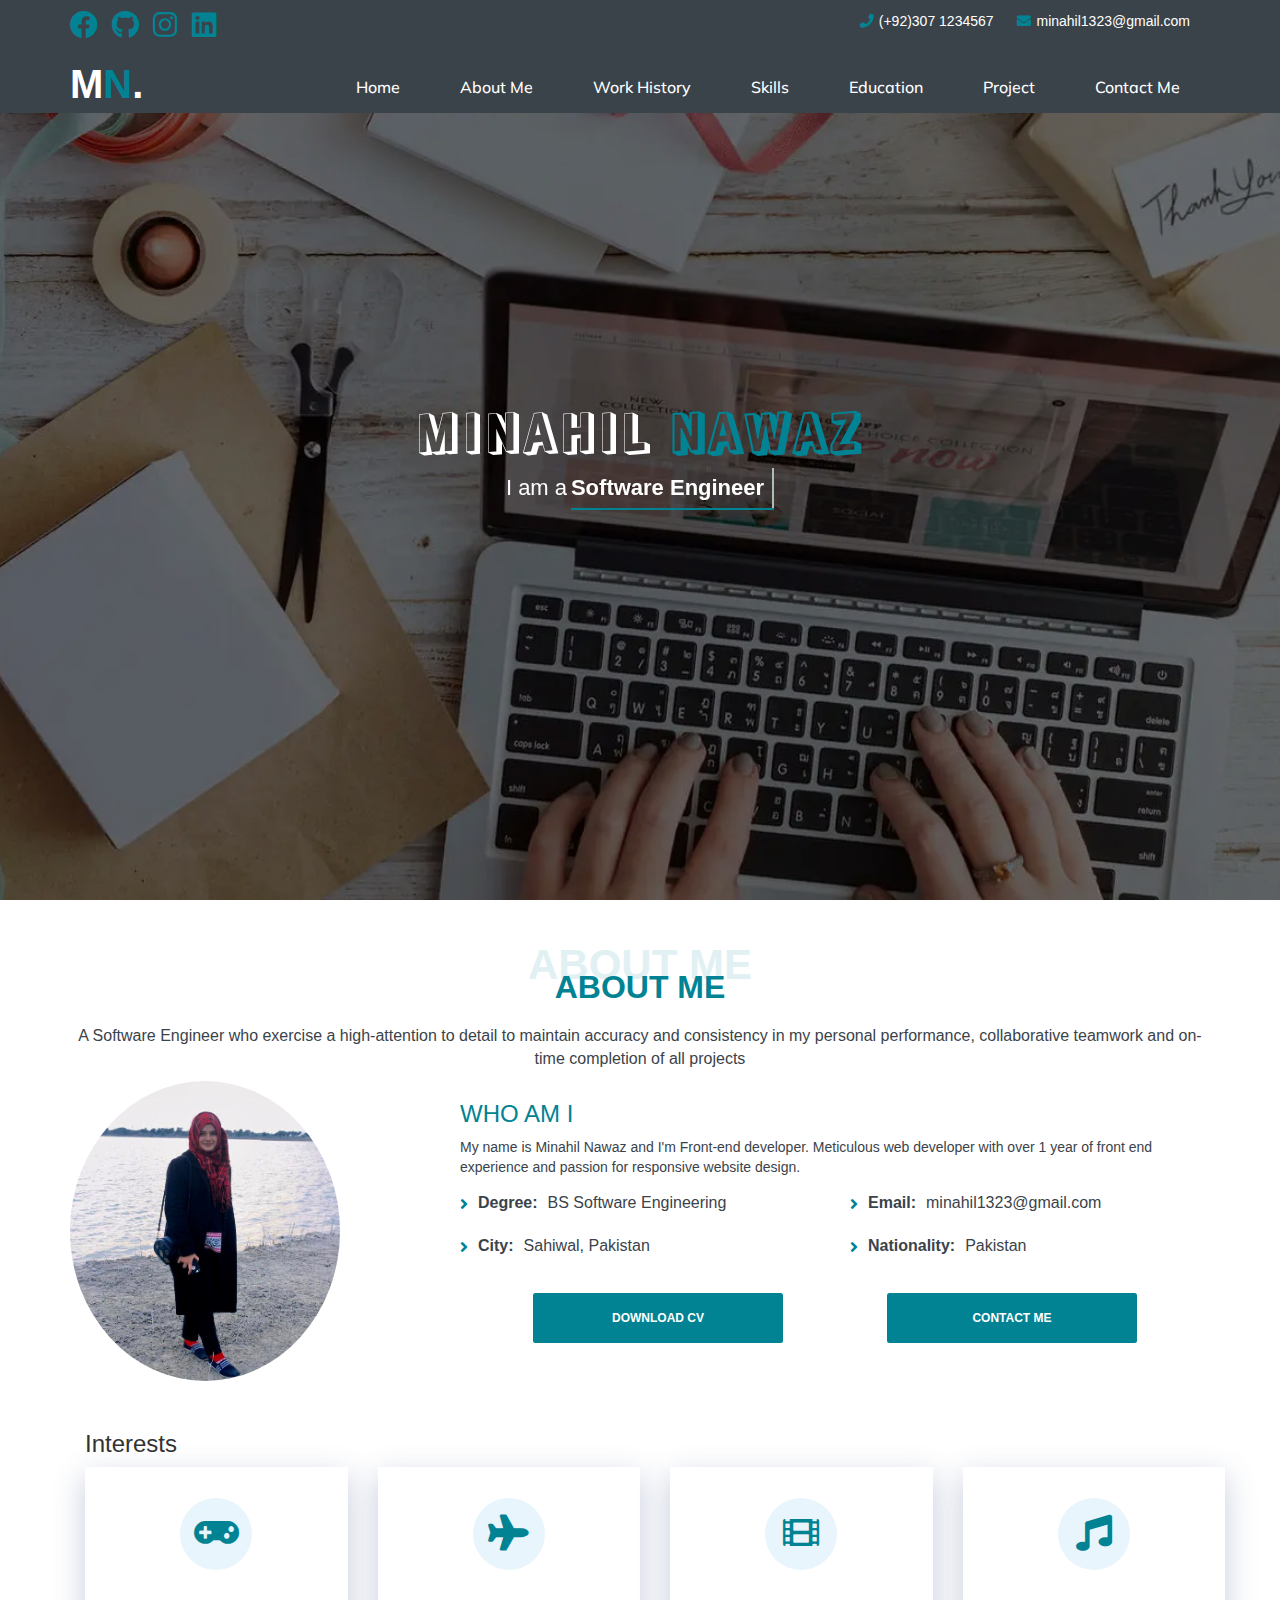
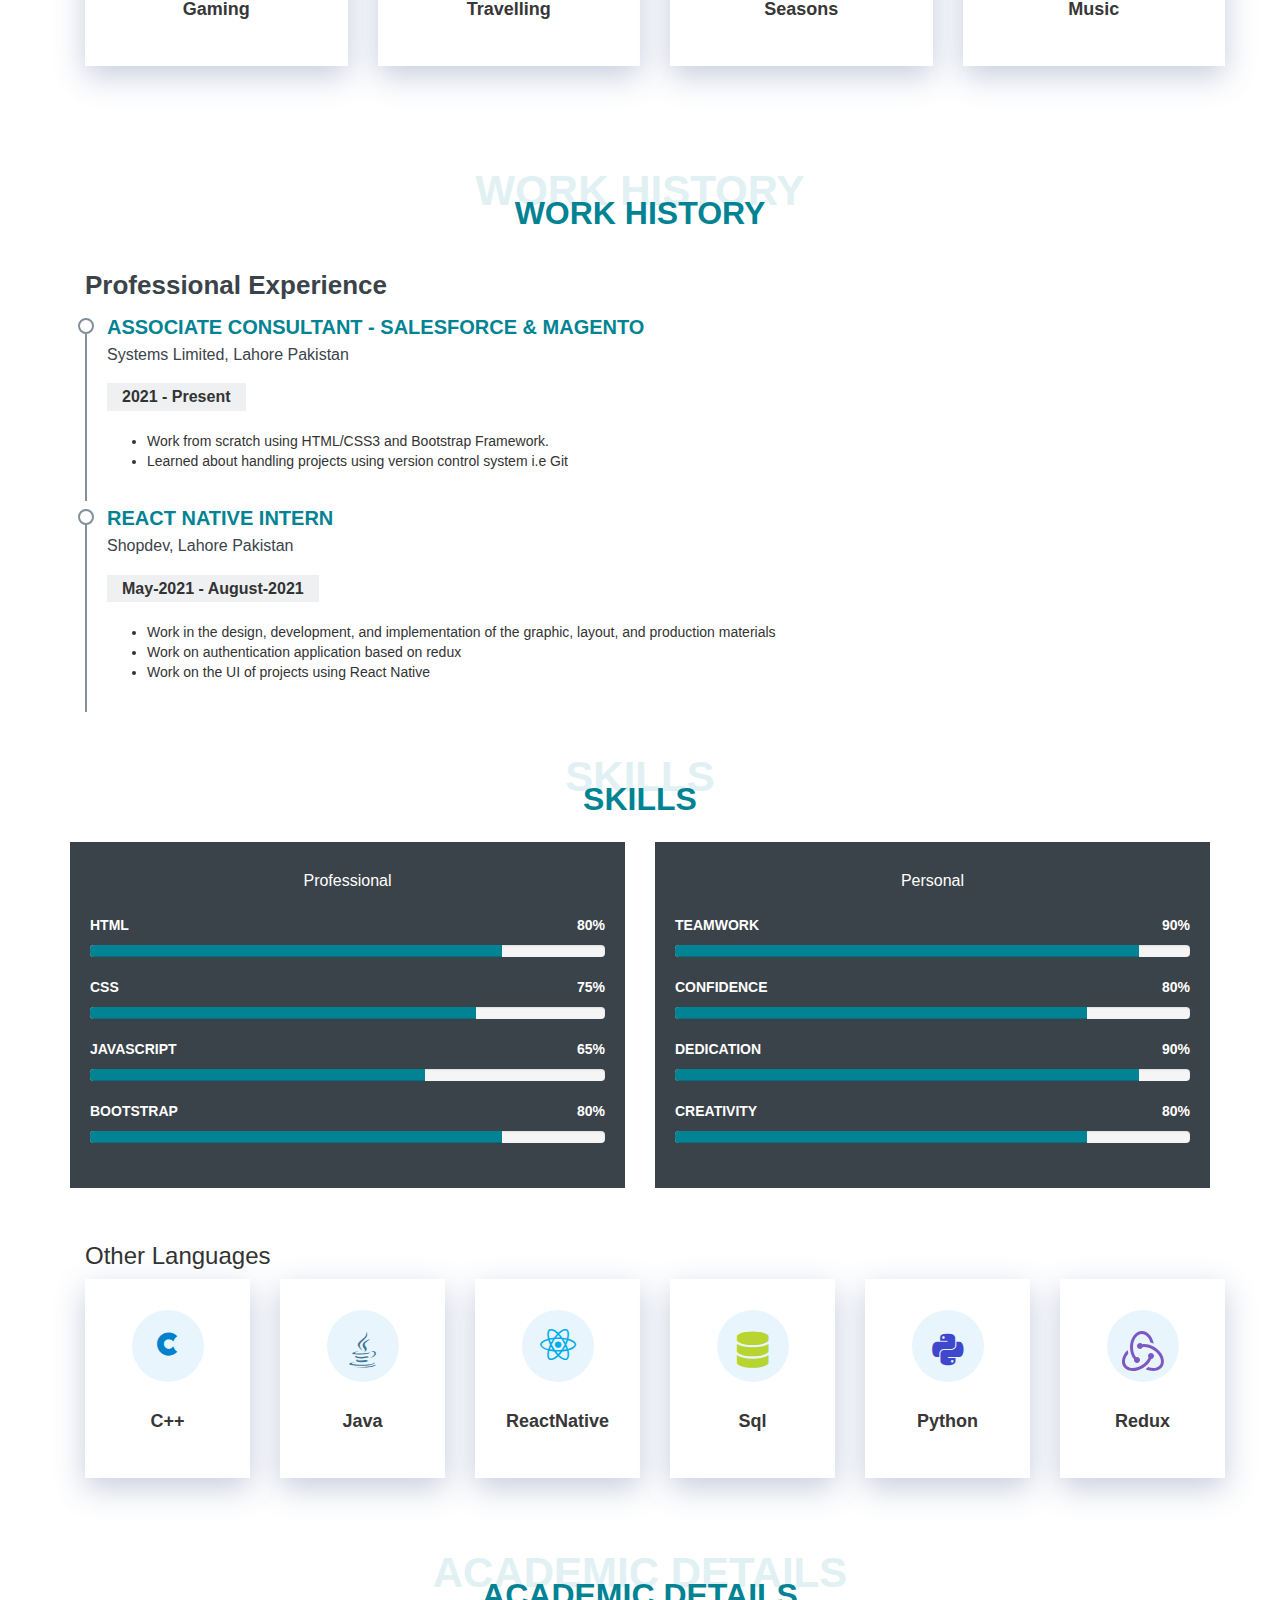
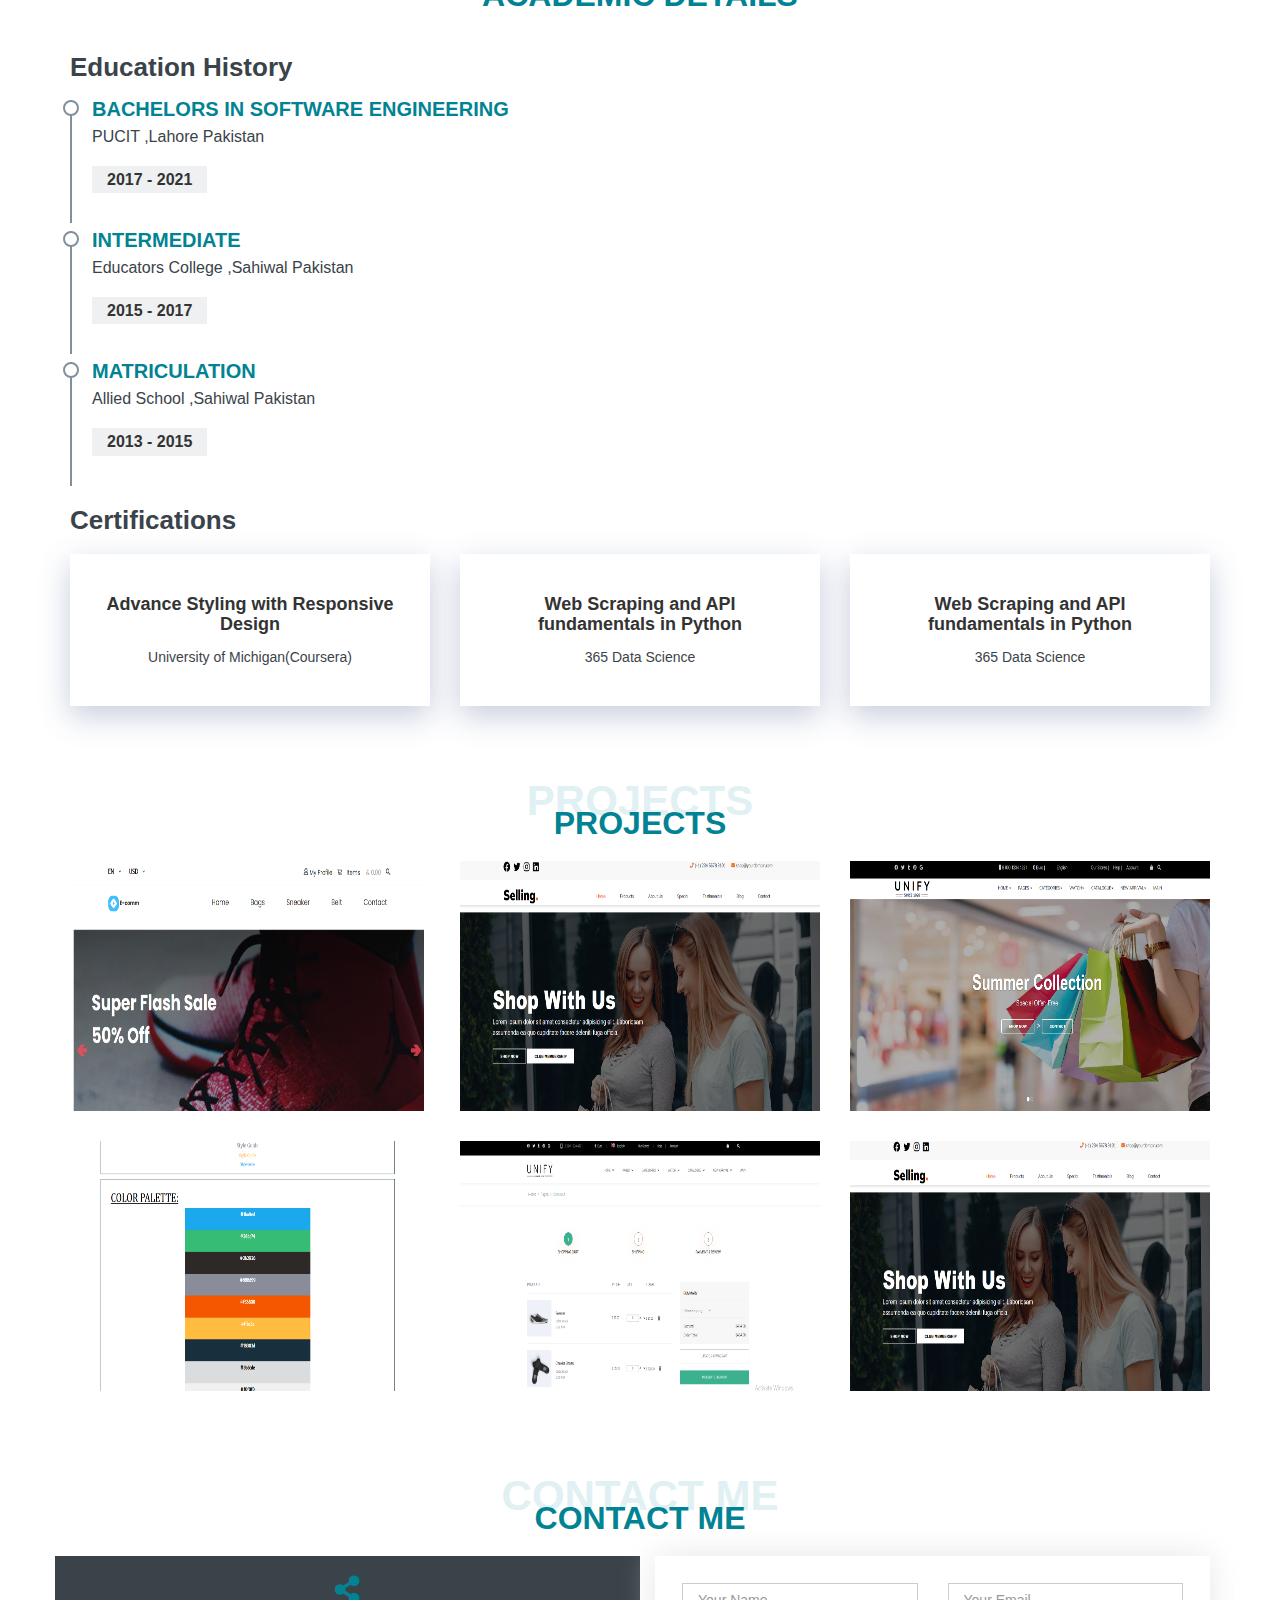
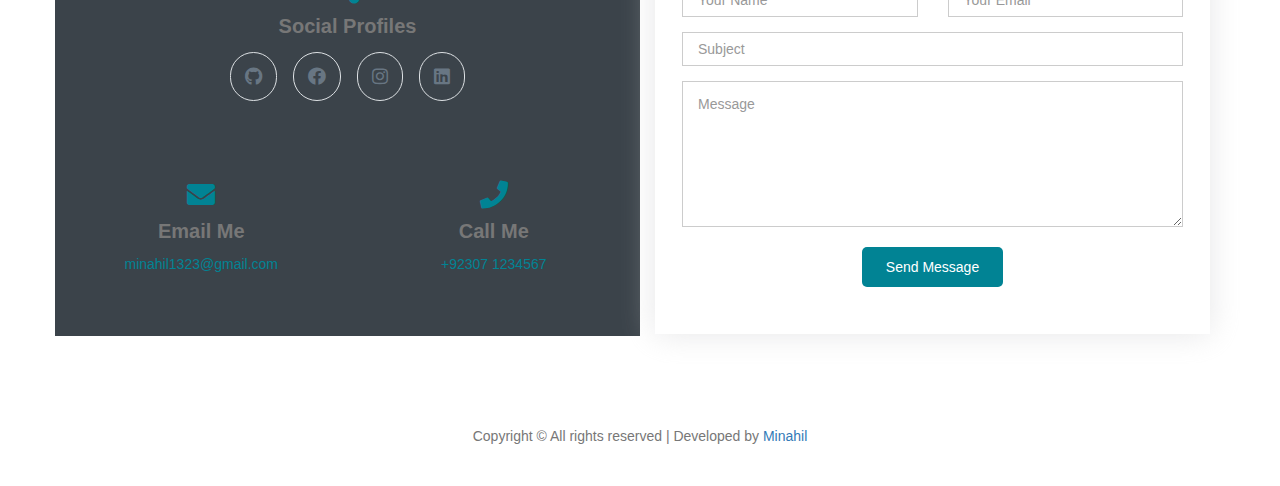
==== index.html @ 1602280c "updated" ====
<!DOCTYPE html>
<html lang="en">
	<head>
		<meta charset="UTF-8" />
		<meta http-equiv="X-UA-Compatible" content="IE=edge" />
		<meta name="viewport" content="width=device-width, initial-scale=1.0" />
		<!-- via node package -->
		<link rel="stylesheet" href="lib/fontawesome-free/css/all.min.css" />
		<link rel="stylesheet" href="lib/bootstrap/css/bootstrap.min.css" />
		<link rel="stylesheet" href="css/theme.css" />
		<title>Minahil's Portfolio</title>
	</head>
	<body>
		<!--Min Header -->
		<nav class="navbar navbar-default  border-none br-0 bg-dark-blue">
			<div class="container py-3  "  >
				<div class="navbar-header">
					<button type="button" class="navbar-toggle collapsed" data-toggle="collapse" data-target="#mainNav" aria-expanded="false">
						<span class="sr-only">Toggle navigation</span>
							<span class="icon-bar"></span>
							<span class="icon-bar"></span>
							<span class="icon-bar"></span>
					</button>
					<ul class="social-media d-lg-block list-inline">
						<li>
							<a href="https://www.facebook.com/minahil.666" class="facebook" target="_blank"><i class=" fa-2x fab fa-facebook text-dark-blue"></i></a>
						</li>
						<li>
							<a href="https://github.com/MinahilNawaz" class="github" target="_blank"><i class=" fa-2x fab fa-github text-dark-blue"></i></a>
						</li>
						<li>
							<a href="https://instagram.com/minahilnawaz_" class="instagram" target="_blank"><i class=" fa-2x fab fa-instagram text-dark-blue"></i></a>
						</li>
						<li>
							<a href="https://linkedin.com/in/minahil-nawaz-0343691b9" class="linkedin" target="_blank"><i class=" fa-2x fab fa-linkedin text-dark-blue"></i></a>
						</li>
					</ul>
				</div>
				<div class="collapse navbar-collapse " id="mainNav">
					<ul class="mb-0 pull-right list-inline">
						<li>
							<span class="text-white pull-right font-mulish "><i class="px-1 fa-1x fa fa-phone primary"></i>(+92)307 1234567 </span>
						</li>
						<li>
							<span class="text-white pull-right ml-2 font-mulish"><i class="px-1 fa-1x fa fa-envelope primary"></i>minahil1323@gmail.com</span>
						</li>
					</ul>
				</div>
			</div>
		</nav>
		<!-- nav-bar -->
		<nav class="navbar navbar-default border-none bg-dark-blue sticky-top">
			<div class="container">
				<div class="navbar-header">
					<h1 class="my-0 py-0 font-weight-4x text-white">M<span class="primary font-weight-4x">N</span><span class="font-weight-4x">.</span></h1>
				</div>
				<div class="collapse navbar-collapse" id="mainNav">
					<ul class="nav navbar-nav navbar-right font-size-2 ">
						<li class=""><a href="#home-section" class="px-5 bg-dark-blue">Home</a></li>
						<li class=""><a href="#aboutme-section" class="px-5 bg-dark-blue">About Me</a></li>
						<li class=""><a href="#workhistory-section" class="px-5 bg-dark-blue">Work History</a></li>
						<li class=""><a href="#skills-section" class="px-5 bg-dark-blue">Skills</a></li>
						<li class=""><a href="#education-section" class="px-5 bg-dark-blue">Education</a></li>
						<li class=""><a href="#projects-section" class="px-5 bg-dark-blue">Project</a></li>
						<li class=""><a href="#contact-section" class="px-5 bg-dark-blue">Contact Me</a></li>
					</ul>
				</div>
			</div>
		</nav>
		<div class="carousel-inner" role="listbox"  id="home-section">
			<div class="item active">
				<div class="splash-screen">
					<img src="images/b.webp" alt="Slide Image" class="w-h-100" />
					<div class="text-center position-fixed overlay p-mid text-white">
						<div class="row">
							<div class="col-md-12">
								<h1 class="">Minahil <span>Nawaz</span></h1>
								<p class="cd-headline clip is-full-width">
									<span>I am a </span>
									<span class="cd-words-wrapper border-bottom">
										<b class="is-visible">Software Engineer</b>
										<b class="">Freelancer</b>
										<b class="">Front end developer</b>
									</span>
								</p>
							</div>
						</div>
					</div>
				</div>
			</div>
		</div>

		<!-- About Me -->
		<section id="aboutme-section" class="about py-5 my-5 " >
			<div class="container">
				<div class="section-title text-center">
					<span>About Me</span>
					<h2>About Me</h2>
					<p class="font-size-2 text-dark font-weight-700">
						A Software Engineer who exercise a high-attention to detail to maintain accuracy and consistency in my personal performance, collaborative teamwork and
						on-time completion of all projects
					</p>
				</div>

				<div class="row">
					<div class="dp col-sm-4">
						<img src="images/dp.png" class="img center" alt="" />
					</div>
					<div class="col-lg-8 pt-4 pt-lg-0 content">
						<h3 class="text-navy ">WHO AM I</h3>
						<p class="fst-italic font-weight-700 ">	<p class="text-dark">
							My name is Minahil Nawaz and I'm Front-end  developer. Meticulous web developer with over 1 year of front end experience and passion for responsive website design.
						</p></p>
						<div class="row py-2 text-dark">
							<div class="col-lg-6 font-size-2">
								<ul class="list-unstyled">
									<li><i class="fa fa-angle-right primary font-weight-700"></i> <strong>Degree:</strong> <span>BS Software Engineering</span></li>
									<li><i class="fa fa-angle-right primary font-weight-700"></i> <strong>City:</strong> <span>Sahiwal, Pakistan</span></li>
								</ul>
							</div>
							<div class="col-lg-6 font-size-2">
								<ul class="list-unstyled">
									<li><i class="fa fa-angle-right primary font-weight-700"></i> <strong>Email:</strong> <span>minahil1323@gmail.com</span></li>
									<li><i class="fa fa-angle-right primary font-weight-700"></i> <strong>Nationality:</strong> <span>Pakistan</span></li>
								</ul>
							</div>
						</div>
						
					</div>
					<div class="action text-center">
						<a
							class="btn btn-primary bg-blue"
							href="cv/minahil-resume.pdf" download="minahil's-resume.pdf"
							target="_top"
							role="button"
							>Download CV</a
						>
						<a class="btn btn-primary bg-blue" href="#contact-section" role="button">Contact Me</a>
					</div>
				</div>
				<section class="interests py-5">
					<div class="container">
						<div class="section-title">
							<h3 class="resume-title ">Interests</h3>
							</div>
						
					  <div class="row">
						<div class="col-md-6 col-lg-3  mb-5 mb-lg-0">
						  <div class="icon-box">
							<div class="icon"><i class="fa fa-gamepad text-navy"></i></div>
							<h4 class="title"><a href="">Gaming</a></h4>
						  </div>
						</div>
			  
						<div class="col-md-6 col-lg-3   mb-5 mb-lg-0">
						  <div class="icon-box">
							<div class="icon"><i class="fa fa-plane text-navy"></i></div>
							<h4 class="title"><a href="">Travelling</a></h4>
						  </div>
						</div>
			  
						<div class="col-md-6 col-lg-3  mb-5 mb-lg-0">
						  <div class="icon-box">
							<div class="icon"><i class="fa fa-film text-navy"></i></div>
							<h4 class="title"><a href="">Seasons</a></h4>
						  </div>
						</div>
			  
						<div class="col-md-6 col-lg-3  mb-5 mb-lg-0">
						  <div class="icon-box">
							<div class="icon"><i class="fa fa-music text-navy "></i></div>
							<h4 class="title"><a href="">Music</a></h4>
						  </div>
						</div>
			  
					  </div>
			  
					</div>
				  </section>
			</div>
		</section>
				<!-- workhistory-section -->
		<section id="workhistory-section" class="resume py-5 my-5 ">
		<div class="container   ">
		  <div class="section-title text-center">
			<span>Work History</span>
			<h2>Work History</h2>
		
		  </div>
			<div class="col-sm-8">
			  <h3 class="resume-title text-navy">Professional Experience</h3>
			  <div class="resume-item">
				<h4>ASSOCIATE CONSULTANT - SALESFORCE & MAGENTO</h4>
				<h6 class="text-dark font-size-2">Systems Limited, Lahore Pakistan</h6>
				<h5>2021 - Present</h5>
				<p>
					<ul>
					  <li>Work from scratch using HTML/CSS3 and Bootstrap Framework.</li>
					  <li> Learned about handling projects using version control system i.e Git </li>
			
					</ul>
				</p>
			  </div>
			  <div class="resume-item">
				<h4>React Native Intern </h4>
				<h6 class="text-dark font-size-2">Shopdev, Lahore Pakistan</h6>
				<h5>May-2021 - August-2021</h5>
				<p>
					<ul>
					  <li>Work in the design, development, and implementation of the graphic, layout, and production materials</li>
					  <li>Work on authentication application based on redux </li>
					  <li>Work on the UI of projects using React Native</li>
					</ul>
				</p>
			  </div>
			</div>
		  </div>
	  	</section>
			<!-- skills-section -->
		<section id="skills-section" class="section">
			<div class="container">
					<div class="section-title text-center">
					<span>Skills</span>
					<h2>SKILLS</h2>
					</div>
				<div class="row">

					<!-- Professional Skills -->
					<div class="col col-md-6 col-sm-6 col-xs-12">
						<div class="card content-wrapper skill-wrapper p-15 my-2">
							<h5 class="text-center skill-title py-2"><strong class="font-size-2 ">Professional</strong></h5>

							<div class="skill-progress-div py-3 px-2">
								<div class="skill-bar">
									<strong><p>HTML<span>80%</span></p></strong>
									<div class="progress ">
										<div
											class="progress-bar progress-bar-success"
											role="progressbar"
											aria-valuenow="80"
											aria-valuemin="0"
											aria-valuemax="100"
											style="width: 80%"
										></div>
									</div>
								</div>
								<div class="skill-bar">
									<strong><p>CSS<span>75%</span></p></strong>
									<div class="progress">
										<div
											class="progress-bar progress-bar-success"
											role="progressbar"
											aria-valuenow="75"
											aria-valuemin="0"
											aria-valuemax="100"
											style="width: 75%"
										></div>
									</div>
								</div>
								<div class="skill-bar">
									<strong><p>JAVASCRIPT<span>65%</span></p></strong>
									<div class="progress">
										<div
											class="progress-bar progress-bar-success"
											role="progressbar"
											aria-valuenow="65"
											aria-valuemin="0"
											aria-valuemax="100"
											style="width: 65%"
										></div>
									</div>
								</div>
								<div class="skill-bar">
									<strong><p>BOOTSTRAP<span>80%</span></p></strong>
									<div class="progress">
										<div
											class="progress-bar progress-bar-success"
											role="progressbar"
											aria-valuenow="70"
											aria-valuemin="0"
											aria-valuemax="100"
											style="width: 80%"
										></div>
									</div>
								</div>
							</div>
						</div>
					</div>
					<!-- Personal Skills -->
					<div class="col col-md-6 col-sm-6 col-xs-12">
						<div class="card content-wrapper skill-wrapper p-15 my-2">
							<h5 class="text-center skill-title py-2"><strong class="font-size-2 ">Personal</strong></h5>

							<div class="skill-progress-div py-3 px-2">
								<div class="skill-bar">
									<strong><p>TEAMWORK<span>90%</span></p></strong>
									<div class="progress">
										<div
											class="progress-bar progress-bar-success"
											role="progressbar"
											aria-valuenow="90"
											aria-valuemin="0"
											aria-valuemax="100"
											style="width: 90%"
										></div>
									</div>
								</div>
								<div class="skill-bar">
									<strong><p>CONFIDENCE<span>80%</span></p></strong>
									<div class="progress">
										<div
											class="progress-bar progress-bar-success"
											role="progressbar"
											aria-valuenow="80"
											aria-valuemin="0"
											aria-valuemax="100"
											style="width: 80%"
										></div>
									</div>
								</div>
								<div class="skill-bar">
									<strong><p>DEDICATION<span>90%</span></p></strong>
									<div class="progress">
										<div
											class="progress-bar progress-bar-success"
											role="progressbar"
											aria-valuenow="90"
											aria-valuemin="0"
											aria-valuemax="100"
											style="width: 90%"
										></div>
									</div>
								</div>
								<div class="skill-bar">
									<strong><p>CREATIVITY<span>80%</span></p></strong>
									<div class="progress">
										<div
											class="progress-bar progress-bar-success"
											role="progressbar"
											aria-valuenow="80"
											aria-valuemin="0"
											aria-valuemax="100"
											style="width: 80%"
										></div>
									</div>
								</div>
							</div>
						</div>
					</div>
				</div>
				<section class="interests py-5">
					<div class="container">
						<div class="resume-title ">
							<h3 class="resume-title ">Other Languages</h3>
							</div>
						
					<div class="row">
						<div class="col-md-6 col-lg-2  mb-5 mb-lg-0">
				
						<div class="icon-box">
							<div class="icon"><i style='font-size:24px' class='fab fa-cuttlefish text-c py-2'></i></div>
							<h4 class="title"><a href="">C++</a></h4>
						</div>
						</div>
			
						<div class="col-md-6 col-lg-2   mb-5 mb-lg-0">
						<div class="icon-box">
							<div class="icon"><i class="fab fa-java text-java py-2"></i></div>
							<h4 class="title"><a href="">Java</a></h4>
						</div>
						</div>
			
						<div class="col-md-6 col-lg-2  mb-5 mb-lg-0">
						<div class="icon-box">
							<div class="icon"><i class="fab fa-react text-react"></i></div>
							<h4 class="title"><a href="">ReactNative</a></h4>
						</div>
						</div>
			
						<div class="col-md-6 col-lg-2  mb-5 mb-lg-0">
							<div class="icon-box">
							<div class="icon text-sql"><i class="fas fa-database py-2"></i></div>
							<h4 class="title"><a href="">Sql</a></h4>
							</div>
						</div>

						<div class="col-md-6 col-lg-2  mb-5 mb-lg-0">
							<div class="icon-box">
							<div class="icon"><i class="fab fa-python text-python py-2"></i></div>
							<h4 class="title"><a href="">Python</a></h4>
							</div>
						</div>

						<div class="col-md-6 col-lg-2  mb-5 mb-lg-0">
							<div class="icon-box">
							<div class="icon"><img src="images/icons8-redux.svg" alt="redux-svg"></div>
							<h4 class="title"><a href="">Redux</a></h4>
							</div>
						</div>
					</div>
					</div>
				</section>
			</div>
		</section>
			<!-- education-section -->
			<section id="education-section" class="resume py-5 my-5 ">
				<div class="container   ">
				  <div class="section-title text-center">
					  <span>Academic Details</span>
					<h2>Academic Details</h2>
				  </div>

				  <div class="row">
					<div class="col-lg-6">
					  <h3 class="resume-title text-navy">Education History</h3>
					  <div class="resume-item">
						<h4>Bachelors in Software Engineering</h4>
						<h6 class="text-dark font-size-2">PUCIT ,Lahore Pakistan</h6>
						<h5>2017 - 2021</h5>

					  </div>
					  <div class="resume-item">
						<h4>Intermediate</h4>
						<h6 class="text-dark font-size-2">Educators College ,Sahiwal Pakistan</h6>
						<h5>2015 - 2017</h5>
						
					  </div>
					  <div class="resume-item">
						<h4>Matriculation</h4>
						<h6 class="text-dark font-size-2">Allied School ,Sahiwal Pakistan</h6>
						<h5>2013 - 2015</h5>
						
					  </div>
					</div>
				  </div>
				</div>
				<section class="interests">
					<div class="container">
						<div class="resume-title ">
							<h3 class="resume-title ">Certifications</h3>
							</div>
					  <div class="row">
						<div class="col-md-6 col-lg-4  mb-5 mb-lg-0">
						  <div class="icon-box">
							<h4 class="title">Advance Styling with Responsive Design</h4>
							<h5 class="text-dark">University of Michigan(Coursera)</h5>
						  </div>
						</div>

						<div class="col-md-6 col-lg-4   mb-5 mb-lg-0">
						  <div class="icon-box">
							<h4 class="title">	Web Scraping and API fundamentals in Python</h4>
							<h5 class="text-dark">365 Data Science</h5>
						  </div>
						</div>

						<div class="col-md-6 col-lg-4   mb-5 mb-lg-0">
							<div class="icon-box">
							  <h4 class="title">Web Scraping and API fundamentals in Python</h4>
							  <h5 class="text-dark">365 Data Science</h5>
							</div>
						  </div>
					  </div>
					</div>
				  </section>
			</section>
			<!-- projects -->
			<section id="projects-section" class="projects py-5">
				<div class="container">
					<div class="section-title text-center">
						<h2>Projects</h2>
						<span>Projects</span>
					</div>
					<div class="row">
						<div class="ecom col-md-6 col-lg-4  mb-5 mb-lg-0">
						  <img src="images/eCom.png" alt="" class="image">
						  <div class=" imageOverlay overlay-text">
							  <a class="cta link-btn btn text-white" target="_blank" href="https://minahilnawaz.github.io/eComm/">
								<i class="fas fa-link">
									<span>eComm</span>
								</i>
							</a>
						  </div>
						</div>

						<div class="selling col-md-6 col-lg-4   mb-5 mb-lg-0">
							<img src="images/selling.png" alt="" class="image">
							<div class=" imageOverlay overlay-text ">
								<a class="cta  link-btn btn text-white" target="_blank" href="https://minahilnawaz.github.io/sellingBootstrap/">
									<i class="fas fa-link">
										<span>Selling</span>
									</i>
								</a>
							</div>
						</div>
						<div class="uiKit col-md-6 col-lg-4  mb-5 mb-lg-0">
							<img src="images/unify.png" alt="" class="image">
							<div class=" imageOverlay overlay-text">
								<a class="cta link-btn btn text-white" target="_blank" href="https://minahilnawaz66.github.io/unify/">
									<i class="fas fa-link">
										<span>Unify</span>
									</i>
								</a>
							</div>
						</div>
					</div>
					<div class="row py-5">
						<div class="uiKit col-md-6 col-lg-4  mb-5 mb-lg-0">
							<img src="images/uiKit.png" alt="" class="image">
							<div class=" imageOverlay overlay-text">
								<a class="cta link-btn btn text-white" target="_blank" href="https://minahilnawaz66.github.io/CSS/">
									<i class="fas fa-link">
										<span class="t-50">uiKit</span>
									</i>
								</a>
							</div>
						</div>
						<div class="ecom col-md-6 col-lg-4  mb-5 mb-lg-0">
						  <img src="images/checkout.png" alt="" class="image">
						  <div class=" imageOverlay overlay-text">
							  <a class="cta link-btn btn text-white" target="_blank" href="https://minahilnawaz66.github.io/unify/
								<i class="fas fa-link">
									<span>Unify</span>
								</i>
							</a>
						  </div>
						</div>
						<div class="selling col-md-6 col-lg-4   mb-5 mb-lg-0">
							<img src="images/selling.png" alt="" class="image">
							<div class=" imageOverlay overlay-text ">

								<a class="cta link-btn btn text-white" target="_blank" href="https://minahilnawaz.github.io/sellingBootstrap/">
									<i class="fas fa-link">
										<span>Selling</span>
									</i>
								</a>
							</div>
						</div>
					</div>
				</div>
			</section>
		    <!--Contact Me Section-->
			<section id="contact-section" class="contact py-5 ">
				<div class="container  ">
					<div class="section-title text-center" >
					  <h2>Contact Me</h2>
					  <span>Contact Me</span>
					</div>
					<div class="row">
					  <div class="col-lg-6 bg-dark-blue mb-5">
						<div class="row mb-5" >
						  <div class="col-md-12 mb-5  ">
							<div class="info-box">
							  <i class="fa-2x fa fa-share-alt text-navy "></i>
							  <h3>Social Profiles</h3>
							  <div class="social-links">
								<a href="https://github.com/MinahilNawaz" class="github" target="_blank"><i class="fab fa-github"></i></a>
								<a href="https://www.facebook.com/minahil.666 " class="facebook" target="_blank"><i class="fab fa-facebook"></i></a>
								<a href="https://instagram.com/minahilnawaz_" class="instagram" target="_blank"><i class="fab fa-instagram"></i></a>
								<a href="https://linkedin.com/in/minahil-nawaz-0343691b9
								" class="linkedin" target="_blank"><i class="fab fa-linkedin"></i></a>
							  </div>
							</div>
						  </div>
						  <div class="col-md-6">
							<div class="info-box mt-4">
							  <i class="fa-2x fa fa-envelope text-navy"></i>
							  <h3>Email Me</h3>
							  <p class= "text-navy">minahil1323@gmail.com</p>
							</div>
						  </div>
						  <div class="col-md-6">
							<div class="info-box mt-4">
							  <i class="fa-2x fa fa-phone text-navy"></i>
							  <h3>Call Me</h3>
							  <p class="text-navy">+92307 1234567</p>
							</div>
						  </div>
						</div>
					  </div>
					  <div class="col-lg-6">
						<form action="forms/contact.php" method="post" role="form" class="php-email-form">
						  <div class="row">
							<div class="col-md-6 form-group  mt-md-0">
							  <input type="text" name="name" class="form-control" id="name" placeholder="Your Name" required>
							</div>
							<div class="col-md-6 form-group  mt-md-0">
							  <input type="email" class="form-control" name="email" id="email" placeholder="Your Email" required>
							</div>
						  </div>
						  <div class="form-group mt-md-0">
							<input type="text" class="form-control" name="subject" id="subject" placeholder="Subject" required>
						  </div>
						  <div class="form-group mt-md-0">
							<textarea class="form-control" name="message" rows="6" placeholder="Message" required></textarea>
						  </div>
						  <div class="text-center my-5"><button type="submit" >Send Message</button></div>
						</form>
					  </div>
					</div>
				  </div>
			</section>	
				<!-- Copyright text -->
				<div class="container">
				<div class="row text-center bg-white">
					<div class="col-md-12">
						<div class=" py-5">
							<p class="text-darkish">
							Copyright &copy; All rights reserved | Developed by <a class="cta" href="https://linkedin.com/in/minahil-nawaz-0343691b9" target="_blank">Minahil</a>
							</p>
						</div>
					</div>
				</div>
			</div>
		<script type="text/javascript" src="lib/jquery/jquery.min.js"></script>
		<script type="text/javascript" src="lib/bootstrap/js/bootstrap.min.js"></script>
		<script type="text/javascript" src="js/modernizr.js"></script>
		<script type="text/javascript" src="js/main.js"></script>
	</body>
</html>
---- css/theme.css ----
@import url("https://fonts.googleapis.com/css2?family=Mulish:wght@200;300;400;500;700;900&display=swap");
@import url("https://fonts.googleapis.com/css2?family=Balsamiq+Sans:wght@400;700&display=swap");
@import url("https://fonts.googleapis.com/css2?family=Dancing+Script:wght@400;500&family=Festive&family=Rampart+One&display=swap");

:root {
	--white: #ffffff;
	--light: #f3f3f3;
	--black: #000000;
	--dark: #373737;
	--gray: #999999;
	--lightGray: #e0e0e0;
	--navy: #018394;
	--darkish: #777;
	--python: #3f48cc;
	--sql: #b8d431;
	--java: #407597;
	--c: #0080cd;
	--react: #00aced;
}
html {
	scroll-behavior: smooth;
	-ms-scroll-behavior: smooth;
	-webkit-scroll-behavior: smooth;
}

.body {
	font-family: "Rampart One", cursive;
	line-height: 1.7;
	color: var(--dark);
	font-size: 1rem;
}
.font-family-Sans {
	font-family: "Rampart One", cursive;
}
/* helper classes */
h1 {
	font-weight: 700;
	color: var(--black);
}
.border-none {
	border: none;
}
.bg-light {
	background-color: var(--light);
}
.bg-blue {
	background-color: var(--navy);
}
.bg-white {
	background-color: var(--white);
}
.bg-transparent {
	background-color: transparent;
}
.bg-lightt {
	background-color: #f8f9fa !important;
}
.bg-dark-blue {
	background-color: #3b434a !important;
}
.text-dark-blue {
	color: var(--navy);
}
.text-navy {
	color: var(--navy);
}
.text-dark {
	color: #777777;
}
.text-white {
	color: var(--white);
}
.text-gray {
	color: var(--gray);
}
.text-darkish {
	color: var(--darkish);
}
.text-sql {
	color: var(--sql);
}
.text-java {
	color: var(--java);
}
.text-python {
	color: var(--python);
}
.text-c {
	color: var(--c);
}
.text-react {
	color: var(--react);
}
.text-warning {
	color: #f89d13 !important;
}
.text-red {
	color: red;
}
.text-dark {
	color: #3b434a;
}
.font-size-regular {
	font-size: regular;
}
.primary {
	color: var(--navy);
}

.mt-5 {
	margin-top: 3rem !important;
}
.pt-5 {
	padding-top: 3rem !important;
}
.py-0 {
	padding-top: 0 !important;
	padding-bottom: 0 !important;
}
.py-1 {
	padding-top: 0.5rem !important;
	padding-bottom: 0.5rem !important;
}

.py-2 {
	padding-top: 0.5rem !important;
	padding-bottom: 0.5rem !important;
}
.py-3 {
	padding-top: 1rem !important;
	padding-bottom: 1rem !important;
}
.py-4 {
	padding-top: 1.5rem !important;
	padding-bottom: 1.5rem !important;
}
.py-10 {
	padding-top: 13rem !important;
	padding-bottom: 13rem !important;
}
.p-mid {
	padding-top: 40vh !important;
	padding-bottom: 40vh !important;
}
.pt-10 {
	padding-top: 13rem !important;
}
.px-0 {
	padding-left: 0 !important;
	padding-right: 0 !important;
}
.px-1 {
	padding-left: 0.5rem !important;
	padding-right: 0.5rem !important;
}
.px-2 {
	padding-left: 0.5rem !important;
	padding-right: 0.5rem !important;
}
.px-3 {
	padding-left: 1rem !important;
	padding-right: 1rem !important;
}
.pr-3 {
	padding-right: 1rem !important;
}
.py-3 {
	padding-bottom: 1rem !important;
	padding-top: 1rem !important;
}
.py-5 {
	padding-bottom: 3rem !important;
	padding-top: 3rem !important;
}
.px-4 {
	padding-left: 2rem !important;
	padding-right: 2rem !important;
}
.px-5 {
	padding-left: 3rem !important;
	padding-right: 3rem !important;
}
.my-0 {
	margin-top: 0 !important;
	margin-bottom: 0 !important;
}
.my-1 {
	margin-top: 0.5rem !important;
	margin-bottom: 0.5rem !important;
}
.my-2 {
	margin-top: 0.5rem !important;
	margin-bottom: 0.5rem !important;
}
.my-3 {
	margin-top: 1rem !important;
	margin-bottom: 1rem !important;
}
.my-4 {
	margin-top: 1.5rem !important;
	margin-bottom: 1.5rem !important;
}
.my-5 {
	margin-top: 2rem !important;
	margin-bottom: 2rem !important;
}
.mx-0 {
	margin-left: 0 !important;
	margin-right: 0 !important;
}
.mx-1 {
	margin-left: 0.5rem !important;
	margin-right: 0.5rem !important;
}
.mx-2 {
	margin-left: 0.5rem !important;
	margin-right: 0.5rem !important;
}
.mx-3 {
	margin-left: 1rem !important;
	margin-right: 1rem !important;
}
.mx-4 {
	margin-left: 2rem !important;
	margin-right: 2rem !important;
}
.mx-5 {
	margin-left: 3rem !important;
	margin-right: 3rem !important;
}
.mx-10 {
	margin-left: 10rem !important;
	margin-right: 10rem !important;
}
.mr-0 {
	margin-right: 0 !important;
}
.mr-1 {
	margin-right: 0.5rem !important;
}
.mr-2 {
	margin-right: 0.5rem !important;
}
.mr-3 {
	margin-right: 1rem !important;
}
.ml-0 {
	margin-left: 0 !important;
}
.ml-1 {
	margin-left: 0.5rem !important;
}
.ml-2 {
	margin-left: 0.5rem !important;
}
.ml-3 {
	margin-left: 1rem !important;
}
.mt-0 {
	margin-top: 0 !important;
}
.mt-1 {
	margin-top: 0.5rem !important;
}
.mt-2 {
	margin-top: 0.5rem !important;
}
.mt-3 {
	margin-top: 1rem !important;
}
.mb-2 {
	margin-bottom: 0.5rem !important;
}
.mb-3 {
	margin-bottom: 1rem !important;
}
.mb-4 {
	margin-bottom: 1.5rem !important;
}
.mb-5 {
	margin-bottom: 3rem !important;
}
.col-offset-1 {
	margin-left: 8.3333%;
}
.col-offset-2 {
	margin-left: 16.6666%;
}
.col-offset-3 {
	margin-left: 25%;
}
.col-offset-4 {
	margin-left: 33.3333%;
}
.col-offset-5 {
	margin-left: 41.6665%;
}
.col-offset-6 {
	margin-left: 50%;
}
.col-offset-7 {
	margin-left: 58.3331%;
}
.col-offset-8 {
	margin-left: 66.6666%;
}
.col-offset-9 {
	margin-left: 75%;
}
.col-offset-10 {
	margin-left: 83.3333%;
}
.col-offset-11 {
	margin-left: 91.6666%;
}
.mr-auto {
	margin-right: auto !important;
}
.ml-auto {
	margin-left: auto !important;
}
.d-none {
	display: none !important;
}
* {
	-webkit-box-sizing: border-box;
	box-sizing: border-box;
}
.site-navbar .site-navigation .site-menu > li {
	display: inline-block;
}
li {
	display: list-item;
	text-align: -webkit-match-parent;
}
.nav-link {
	display: block;
	padding: 0.5rem 1rem;
}
.b-30 {
	bottom: 500px;
}
.b-0 {
	bottom: 0;
}
.font-weight-300 {
	font-weight: 300;
}
.font-weight-400 {
	font-weight: 400;
}
.font-weight-700 {
	font-weight: 800;
}
.font-weight-900 {
	font-weight: 900;
	font-size: 7rem;
}
.font-weight-4x {
	font-weight: 900;
	font-size: 4rem;
}
.font-size-24 {
	font-size: 2.5rem;
}
.font-size-2 {
	font-size: 16px;
	font-weight: 500;
}
.text-uppercase {
	text-transform: uppercase;
}
.btn.btn-white.btn-outline-white {
	color: #fff;
	background-color: transparent;
}
.btn.btn-white.btn-outline-white:hover {
	color: black;
	background-color: white;
}
.btn:not(:disabled):not(.disabled) {
	cursor: pointer;
}
.btn.btn-white {
	border-width: 2px;
	border-color: #fff;
	background: #fff;
	color: #000;
}
.btn.btn-white:hover {
	color: #fff;
	background-color: transparent;
}
.btn {
	text-transform: uppercase;
	font-size: 12px;
	font-weight: 900;
	padding: 6px 20px;
}
.d-block {
	display: block !important;
}
.rounded-0 {
	border-radius: 0 !important;
}
.text-left {
	text-align: left;
}
.text-right {
	text-align: right;
}
.btn {
	display: inline-block;
	font-weight: 400;
	text-align: center;
	white-space: nowrap;
	vertical-align: middle;
	-webkit-user-select: none;
	-moz-user-select: none;
	-ms-user-select: none;
	user-select: none;
	border: 1px solid transparent;
	padding: 0.375rem 0.75rem;
	font-size: 1rem;
	line-height: 1.5;
	border-radius: 0.25rem;
}
.justify-content-center {
	justify-content: center !important;
}
.align-items-center {
	align-items: center !important;
}
.btn {
	text-transform: uppercase;
	font-size: 12px;
	font-weight: 900;
	padding: 6px 20px;
}
.d-sm-inline-block {
	display: inline-block !important;
}
.mb-lg-0 {
	margin-bottom: 0 !important;
}
.mb-lg-4 {
	margin-bottom: 1.5rem !important;
}
.d-flex {
	display: flex;
}
.d-lg-inline-block {
	display: inline-block !important;
}
.italic {
	font-style: italic;
}
.font-weight-bold {
	font-weight: 700 !important;
}
.section-para {
	line-height: 2;
	letter-spacing: 0.9px;
	width: 100%;
}
.unit-4 .unit-4-icon span {
	font-size: 3rem;
}

.align-items-stretch {
	align-items: stretch;
}
.img {
	width: 75%;
	border-radius: 50%;
	height: 300px;
}
.position-absolute {
	position: absolute;
}
.position-relative {
	position: relative;
}
.position-fixed {
	position: fixed;
}
.background {
	width: 100%;
}
.w-75 {
	width: 75%;
}
i:hover {
	color: var(--dark);
}

.btn.btn-black.btn-outline-black {
	color: var(--black);
	background-color: transparent;
}
.btn.btn-black.btn-outline-black:hover {
	color: var(--white);
	background-color: var(--black);
}
.btn.btn-black {
	border-width: 2px;
	border-color: var(--black);
	background: var(--black);
	color: var(--white);
}
.btn.btn-black:hover {
	color: var(--black);
	background-color: var(--white);
}
.product-item .meta-icons {
	margin-left: 5px;
	margin-bottom: 5px;
	margin-right: 5px;
	font-size: 13px;
}
.section-paraa {
	line-height: 2;
	letter-spacing: 0.9px;
	width: 80%;
}

.form-control:active,
.form-control:focus {
	border-color: var(--navy);
	box-shadow: none;
}
.carousel-inner.image img {
	width: 200px;
	margin: 0 auto;
	border-radius: 50%;
}
.imagee {
	width: 200px;
	margin: 0 auto;
	border-radius: 50%;
}
blockquote {
	font-size: 2.5rem;
	font-style: italic;
	width: 980px;
}
.carousel-indicators li {
	background-color: var(--gray);
	border: none;
}
.carousel-indicators .active {
	background-color: var(--navy);
}
.sticky-top {
	position: -webkit-sticky;
	position: sticky;
	top: 0;
	z-index: 999;
	border-radius: 0%;
}
.br-0 {
	border-radius: 0%;
}

.card img:hover {
	z-index: 2;
	transition: 0.4s all ease;
	transform: scale(1.05);
	content: "";
	outline: 4px solid var(--navy);
	outline-offset: -30px;
	left: 5px;
	right: 5px;
	top: 5px;
	bottom: 5px;
}
.carousel-control.left,
.carousel-control.right {
	background-image: none !important;
	filter: none !important;
}
.overlay {
	background-color: rgba(0, 0, 0, 0.3);
	z-index: 2;
	top: 0;
	left: 0;
	right: 0;
	height: 100%;
}
/*****navbar******/
.nav-link {
	color: var(--dark);
}
.navbar {
	min-height: 50px;
	margin-bottom: 0;
	border: 1px solid transparent;
}

.navbar-default .navbar-nav > li > a {
	color: var(--white);
	font-family: "Mulish", sans-serif;
}
.navbar-default .navbar-nav > .active,
.navbar-default .navbar-nav > .active > a {
	color: var(--navy);
}
.navbar-default .navbar-nav > .active > a:focus,
.navbar-default .navbar-nav > .active > a:hover,
.navbar-default .navbar-nav > li > a:hover {
	color: var(--navy);
}
.facebook i:hover,
.facebook i:focus,
.linkedin i:hover,
.linkedin i:focus {
	color: var(--c);
}
.instagram i:hover,
.instagram i:focus {
	color: rgb(243, 86, 112);
}
.github i:hover,
.github i:focus {
	color: var(--black);
}
/******** skills **********/
.splash-screen h1 {
	text-transform: uppercase;
	letter-spacing: 2px;
	font-size: 5rem;
	font-weight: 500;
	color: #fff;
	font-family: "Rampart One", cursive;
}
.splash-screen h1 span {
	font-weight: 900;
	color: var(--navy);
}
.cd-words-wrapper {
	display: inline-block;
	position: relative;
	text-align: left;
}
.cd-headline span {
	font-size: 22px;
}
.cd-words-wrapper b {
	display: inline-block;
	position: absolute;
	white-space: nowrap;
	left: 0;
	top: 0;
	animation-name: example;
	animation-duration: 4s;
	opacity: 1;
}

.cd-words-wrapper b.is-visible {
	position: relative;
	animation-name: example;
	animation-duration: 4s;
}
.bg-cover {
	background-size: cover;
}

.cd-headline.clip span {
	display: inline-block;
	padding: 0.2em 0;
}
.cd-headline.clip .cd-words-wrapper {
	overflow: hidden;
	vertical-align: top;
}
.cd-headline.clip .cd-words-wrapper::after {
	content: "";
	position: absolute;
	top: 0;
	right: 0;
	width: 2px;
	height: 100%;
	background-color: #aebcb9;
}
.cd-headline.clip b {
	opacity: 0;
}
.cd-headline.clip b.is-visible {
	opacity: 1;
}
.border-bottom {
	border-bottom: 2px solid var(--navy);
}
.w-h-100 {
	min-height: calc(100vh - 113px);
	width: 100%;
	object-fit: cover;
}
/******** about **********/
.about .content ul strong {
	margin-right: 10px;
	color: #3b434a;
}
.about .content ul li {
	margin-bottom: 20px;
	display: flex;
	align-items: center;
}
.about .content ul i {
	margin-right: 10px;
}
.section-title h2 {
	font-size: 32px;
	font-weight: 700;
	text-transform: uppercase;
	margin-bottom: 20px;
	padding-bottom: 0;
	color: var(--navy);
	position: relative;
	z-index: 2;
}
.section-title span {
	position: absolute;
	top: -5px;
	color: #e1f1f3;
	left: 0;
	right: 0;
	z-index: 1;
	font-weight: 700;
	font-size: 42px;
	text-transform: uppercase;
	line-height: 0;
}
.section-title {
	position: relative;
}

/******** skills **********/

.skills-content .progress-bar {
	width: 1px;
	height: 10px;
	transition: 0.9s;
	background-color: var(--navy);
}

.skill-wrapper {
	background-color: #3b434a;
	color: var(--white);
}

.skill-progress-div p {
	color: var(--white);
}
.skill-progress-div p span {
	float: right;
}
.p-15 {
	padding: 15px;
}

.progress-bar-success {
	background-color: var(--navy);
}
.progress {
	height: 12px;
}
.action .btn {
	width: 250px;
	padding: 15px;
	margin: 10px 50px;
}
.navbar-default .navbar-toggle .icon-bar + .icon-bar {
	margin-top: 6px;
}
.navbar-default .navbar-toggle .icon-bar {
	background-color: var(--navy);
	height: 4px;
	width: 25px;
}
/******* media queries *********/
@media (max-width: 560px) {
	.splash-screen h1 {
		font-size: 4rem;
	}
	.section-title span {
		font-size: 34px;
	}
	.link-btn {
		display: block;
	}
	.uiKit,
	.selling,
	.ecom {
		margin: 15px;
	}
	.navbar {
		padding-left: 15px;
	}
	.resume .resume-item h4 {
		font-size: 16px !important;
		text-transform: lowercase;
	}
	.action .btn {
		width: 150px;
		margin: 0 30px;
	}
	.img {
		width: 40%;
		border-radius: 50%;
		height: 200px;
		margin: 0 155px;
	}
	.content h3 {
		text-align: center;
	}
}
@media (max-width: 515px) {
	.img {
		width: 40%;
		border-radius: 50%;
		height: 200px;
		margin: 0 135px;
	}
}

@media (max-width: 424px) {
	.img {
		width: 40%;
		border-radius: 50%;
		height: 180px;
		margin: 0 120px;
	}
	.action .btn {
		width: 150px;
		margin: 0 20px;
	}
	.splash-screen h1 {
		font-size: 3rem;
	}
}
@media (max-width: 356px) {
	.splash-screen h1 {
		font-size: 2rem;
	}
	.section-title span {
		font-size: 30px;
	}
}
@media (max-width: 768px) {
	.navbar-header h1 {
		text-align: center;
	}
}
@media (max-width: 384px) {
	.action .btn {
		width: 150px;
		margin: 0 15px;
	}
	.img {
		width: 40%;
		border-radius: 50%;
		height: 180px;
		margin: 0 100px;
	}
}
@media (max-width: 363px) {
	.action .btn {
		width: 150px;
		margin: 0 10px;
	}
	.img {
		width: 40%;
		border-radius: 50%;
		height: 150px;
		margin: 0 100px;
	}
}
@media (max-width: 344px) {
	.action .btn {
		width: 150px;
		margin: 0 5px;
	}
	.img {
		width: 40%;
		border-radius: 50%;
		height: 150px;
		margin: 0 95px;
	}
}
/********** resume ************/
.resume .resume-title {
	font-size: 26px;
	font-weight: 700;
	margin-top: 20px;
	margin-bottom: 20px;
	color: #3b434a;
}
.resume .resume-item {
	padding: 0 0 20px 20px;
	margin-top: -2px;
	border-left: 2px solid #82909c;
	position: relative;
}
.resume .resume-item h4 {
	line-height: 18px;
	font-size: 20px;
	font-weight: 700;
	text-transform: uppercase;
	color: var(--navy);
	margin-bottom: 10px;
}
.resume .resume-item h5 {
	font-size: 16px;
	background: #eef0f2;
	padding: 5px 15px;
	display: inline-block;
	font-weight: 600;
	margin-bottom: 10px;
}
.resume .resume-item::before {
	content: "";
	position: absolute;
	width: 16px;
	height: 16px;
	border-radius: 50px;
	left: -9px;
	top: 0;
	background: #fff;
	border: 2px solid #82909c;
}

/******* Contact *******/

.contact .info-box {
	color: #444444;
	text-align: center;
	box-shadow: 0 0 30px rgba(214, 215, 216, 0);
	padding: 20px 0 30px 0;
}
.contact .info-box i.bx {
	font-size: 24px;
	color: #ffb727;
	border-radius: 50%;
	padding: 15px;
	background: #fff6e4;
}
.contact .info-box h3 {
	font-size: 20px;
	color: #777777;
	font-weight: 700;
	margin: 10px 0;
}
.contact .info-box p {
	padding: 0;
	line-height: 24px;
	font-size: 14px;
	margin-bottom: 0;
}
.contact .social-links {
	margin-top: 15px;
	display: flex;
	justify-content: center;
}
.contact .social-links a {
	font-size: 18px;
	display: inline-block;
	color: #687683;
	line-height: 1;
	margin: 0 8px;
	transition: 0.3s;
	padding: 14px;
	border-radius: 50px;
	border: 1px solid #dde1e4;
}
.contact .social-links a:hover {
	color: #fff;
	border-color: var(--navy);
	background: var(--navy);
}
.contact .php-email-form {
	box-shadow: 0 0 30px rgba(214, 215, 216, 0.6);
	padding: 27px;
}
.contact .php-email-form .validate {
	display: none;
	color: red;
	margin: 0 0 15px 0;
	font-weight: 400;
	font-size: 13px;
}
.contact .php-email-form .error-message {
	display: none;
	color: #fff;
	background: #ed3c0d;
	text-align: left;
	padding: 15px;
	font-weight: 600;
}
.contact .php-email-form .error-message br + br {
	margin-top: 25px;
}
.contact .php-email-form .sent-message {
	display: none;
	color: #fff;
	background: #18d26e;
	text-align: center;
	padding: 15px;
	font-weight: 600;
}
.contact .php-email-form .loading {
	display: none;
	background: #fff;
	text-align: center;
	padding: 15px;
}
.contact .php-email-form .loading:before {
	content: "";
	display: inline-block;
	border-radius: 50%;
	width: 24px;
	height: 24px;
	margin: 0 10px -6px 0;
	border: 3px solid #18d26e;
	border-top-color: #eee;
	-webkit-animation: animate-loading 1s linear infinite;
	animation: animate-loading 1s linear infinite;
}
.contact .php-email-form input,
.contact .php-email-form textarea {
	border-radius: 0;
	box-shadow: none;
	font-size: 14px;
}
.contact .php-email-form input::focus,
.contact .php-email-form textarea::focus {
	background-color: var(--navy);
}
.contact .php-email-form input {
	padding: 10px 15px;
}
.contact .php-email-form textarea {
	padding: 12px 15px;
}
.contact .php-email-form button[type="submit"] {
	background: var(--navy);
	border: 0;
	padding: 10px 24px;
	color: #fff;
	transition: 0.4s;
	border-radius: 5px;
}
.contact .php-email-form button[type="submit"]:hover,
.btn-primary:hover,
.btn-primary:focus,
.btn-primary:active {
	background: #599ba0;
	border: none;
}
@-webkit-keyframes animate-loading {
	0% {
		transform: rotate(0deg);
	}
	100% {
		transform: rotate(360deg);
	}
}
@keyframes animate-loading {
	0% {
		transform: rotate(0deg);
	}
	100% {
		transform: rotate(360deg);
	}
}

/******** interests ********/
.interests .icon-box {
	padding: 30px;
	position: relative;
	overflow: hidden;
	background: #fff;
	box-shadow: 0 10px 29px 0 rgba(68, 88, 144, 0.3);
	transition: all 0.3s ease-in-out;
	text-align: center;
	border: 1px solid #fff;
}
.interests .icon {
	margin: 0 auto 20px auto;
	padding-top: 17px;
	display: inline-block;
	text-align: center;
	border-radius: 50%;
	width: 72px;
	height: 72px;
	background: #e8f5fc;
}
.interests .icon i {
	font-size: 36px;
	line-height: 1;
}
.interests .icons i {
	font-size: 36px;
	line-height: 1;
}
.interests .title {
	font-weight: 700;
	margin-bottom: 15px;
	font-size: 18px;
}
.interests .title a {
	color: var(--dark);
	transition: 0.3s;
}
.interests .description {
	font-size: 15px;
	line-height: 28px;
	margin-bottom: 0;
}
.interests .icon-box:hover {
	border-color: var(--navy);
}
.interests .icon-box:hover .title a {
	color: var(--navy);
}

/********projects*********/
.image {
	width: 100%;
	height: 250px;
	position: relative;
}
.imageOverlay {
	position: absolute;
	top: 0;
	bottom: 0;
	left: 0;
	right: 0;
	opacity: 0.8;
	transition: 0.5s ease;
	width: 100%;
	height: 100%;
}
.ecom:hover .imageOverlay,
.selling:hover .imageOverlay,
.uiKit:hover .imageOverlay,
.ecom .btn:hover,
.selling .btn:hover,
.uiKit .btn:hover {
	opacity: 0.9;
	background-color: var(--navy);
	border: 1px solid var(--dark);
	transition: 0.4s all ease;
	transform: scale(1.06);
}
.overlay-text {
	opacity: 0;
	text-align: center;
	font-size: 2rem;
}
.overlay-text:hover {
	text-align: center;
	color: var(--white);
	font-size: 32px;
	font-weight: 700;
	padding: 15px;
}
.link-btn {
	font-size: 2rem;
	position: absolute;
	right: 30%;
	top: 40%;
	border: 1px solid var(--white);
}
.p-mid {
	padding-top: 30vh !important;
	padding-bottom: 30vh !important;
}
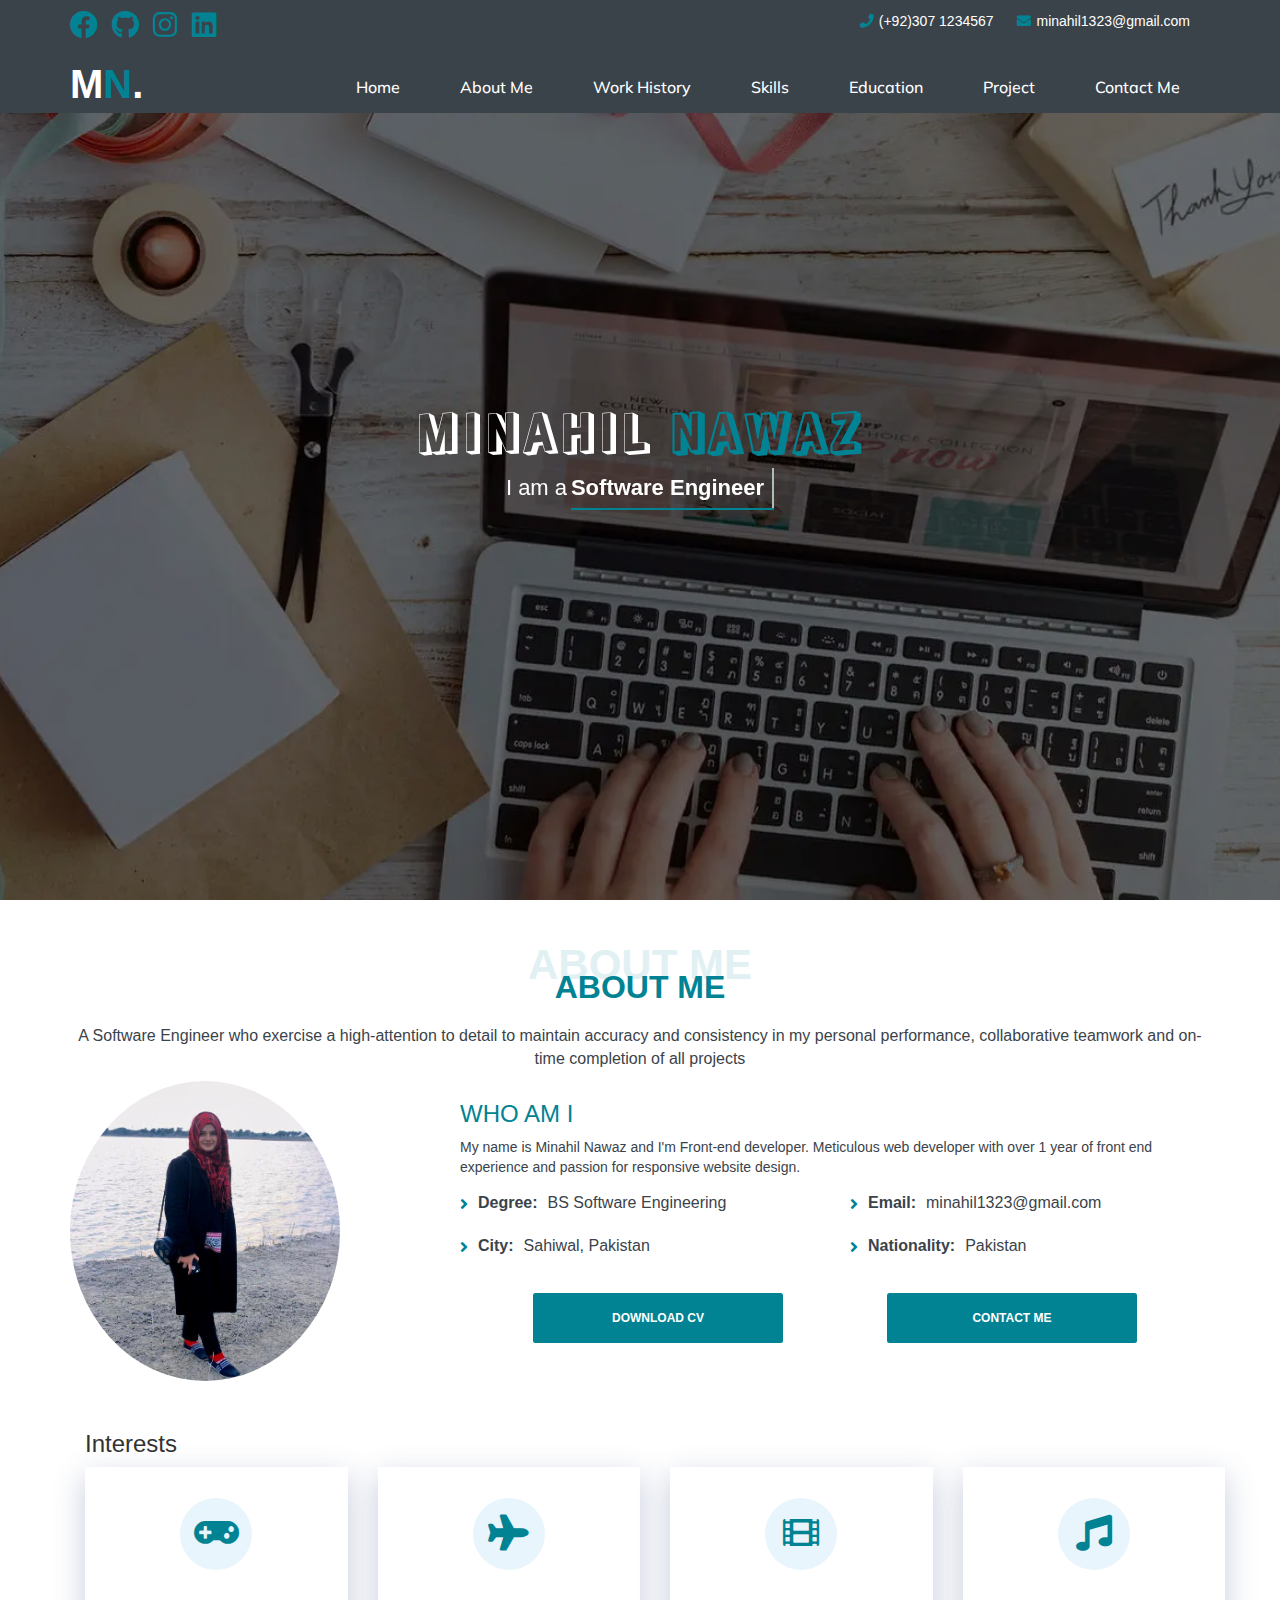
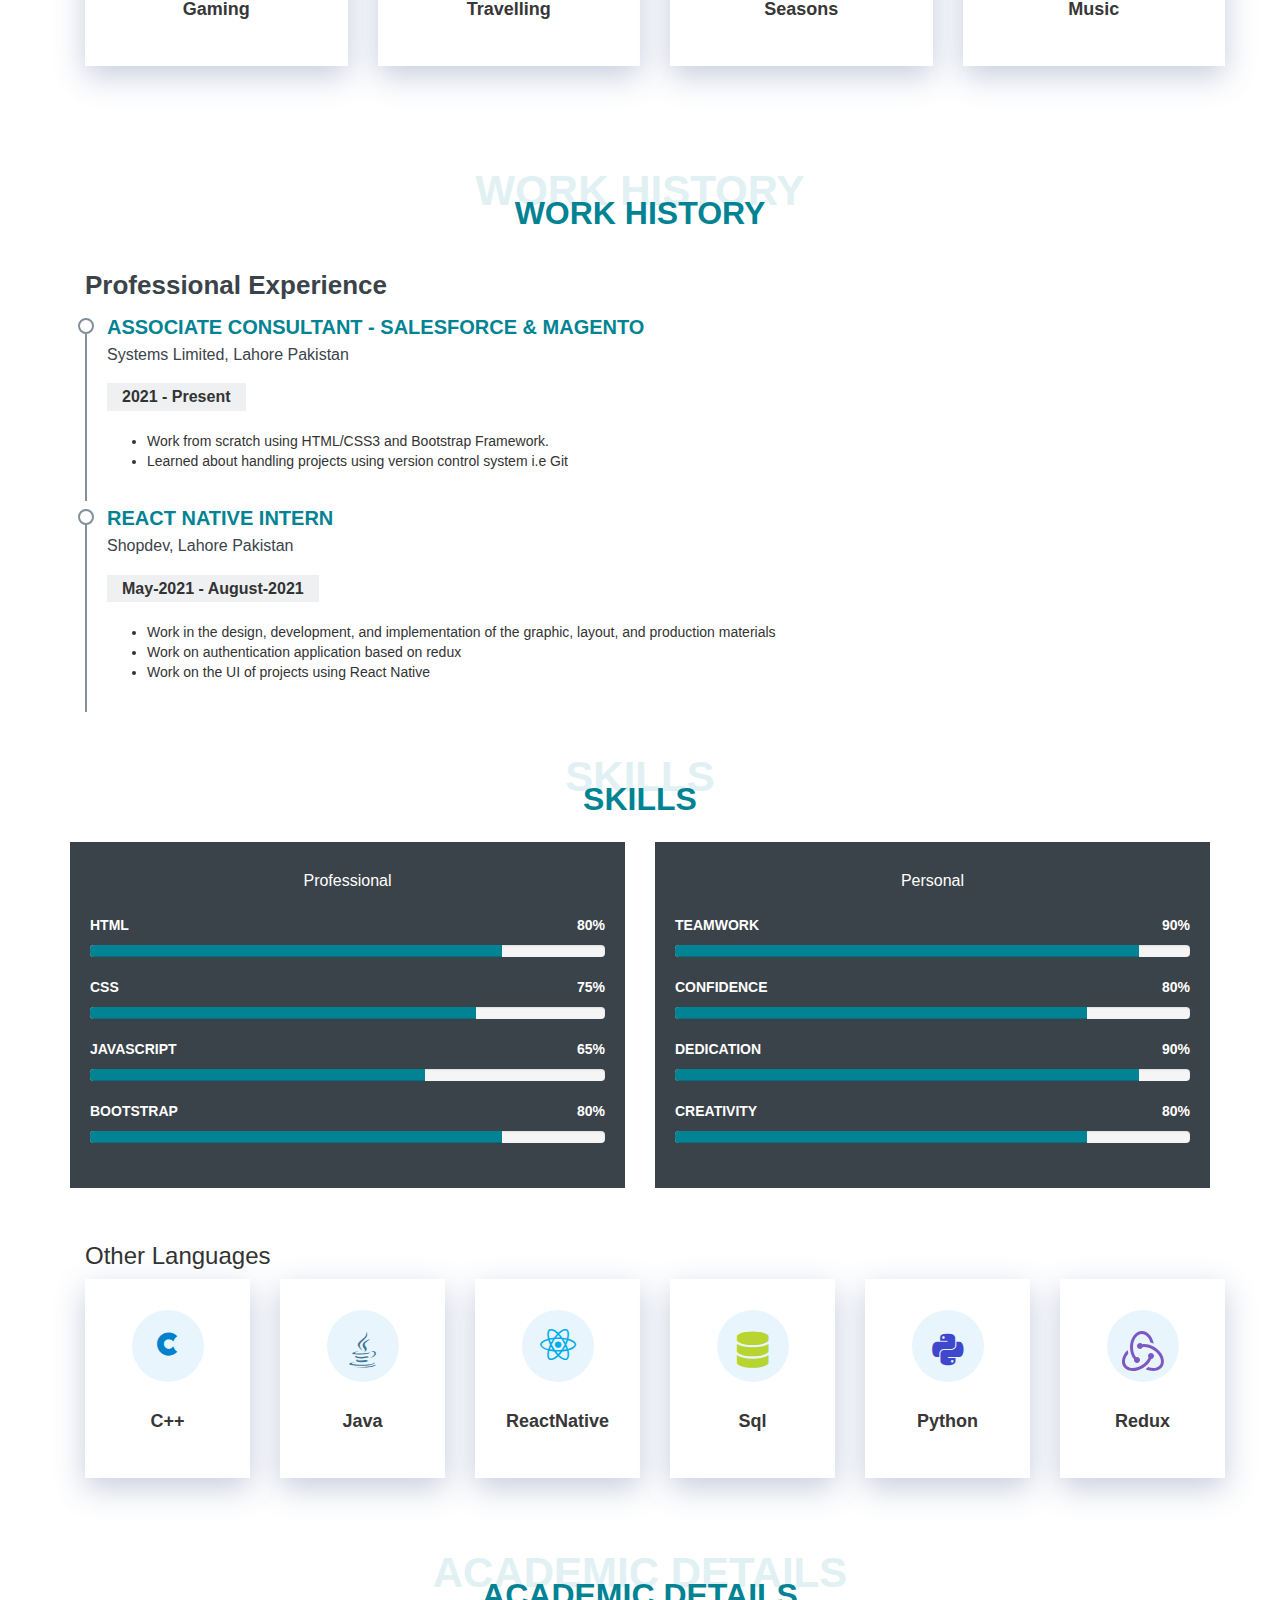
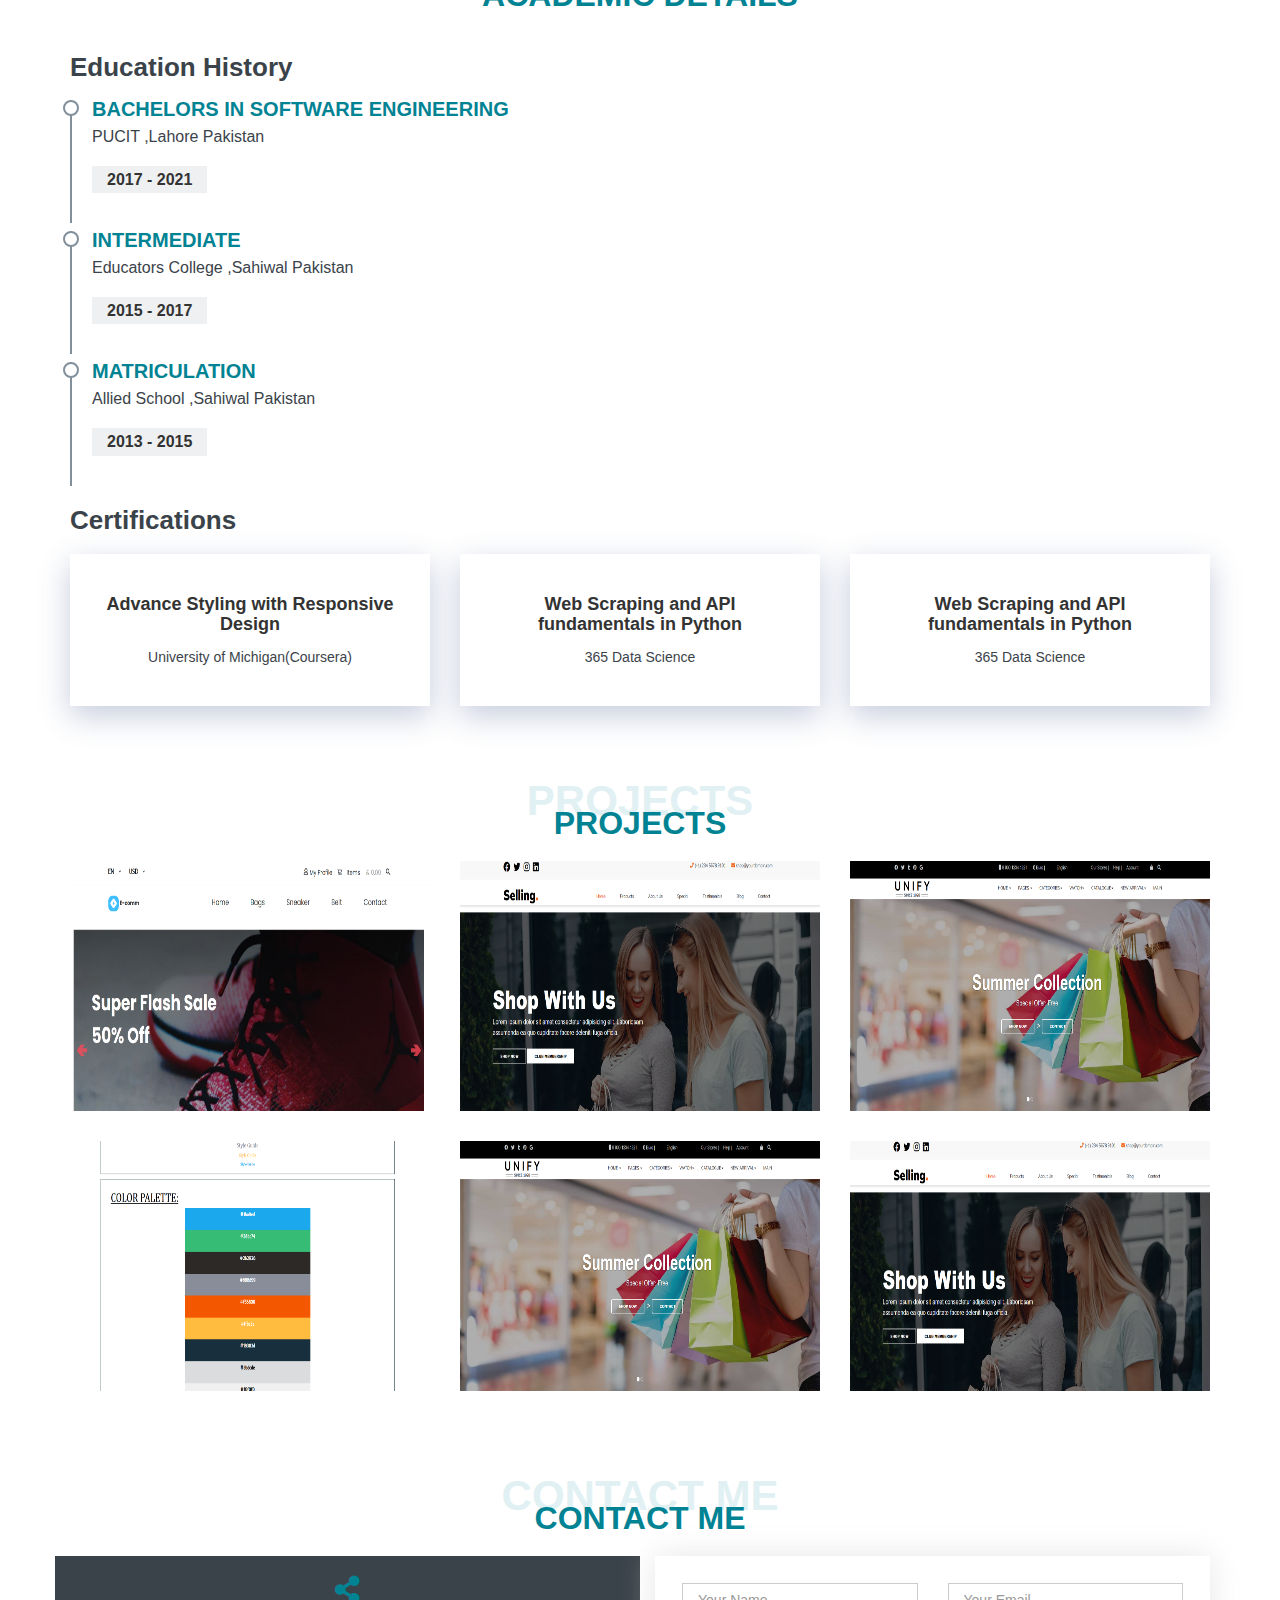
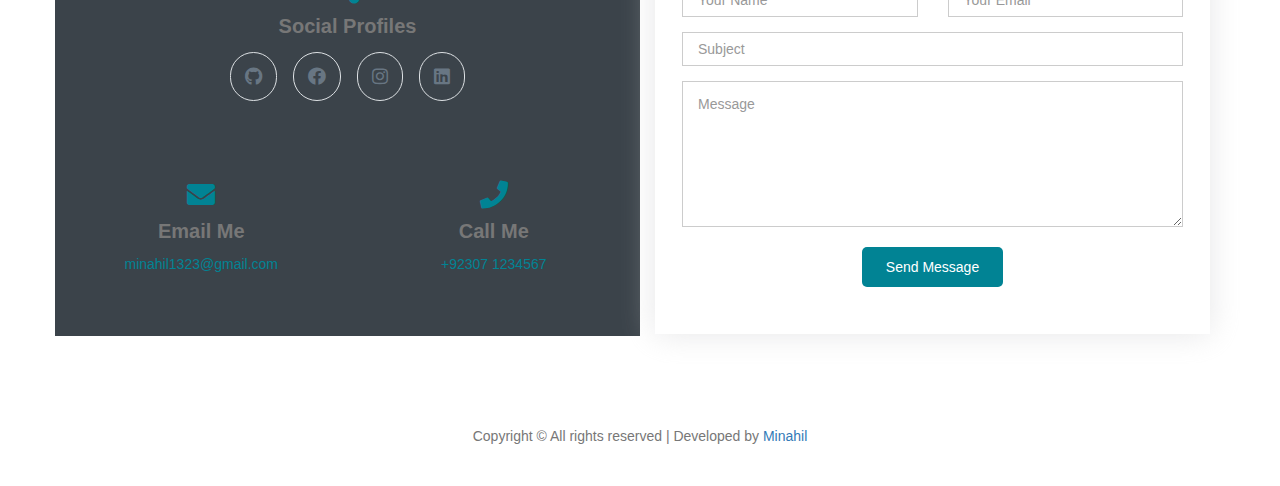
==== commit f0a09583: "updated" ====
--- a/index.html
+++ b/index.html
@@ -516,7 +516,7 @@
 							</div>
 						</div>
 						<div class="ecom col-md-6 col-lg-4  mb-5 mb-lg-0">
-						  <img src="images/checkout.png" alt="" class="image">
+						  <img src="images/unify.png" alt="" class="image">
 						  <div class=" imageOverlay overlay-text">
 							  <a class="cta link-btn btn text-white" target="_blank" href="https://minahilnawaz66.github.io/unify/
 								<i class="fas fa-link">
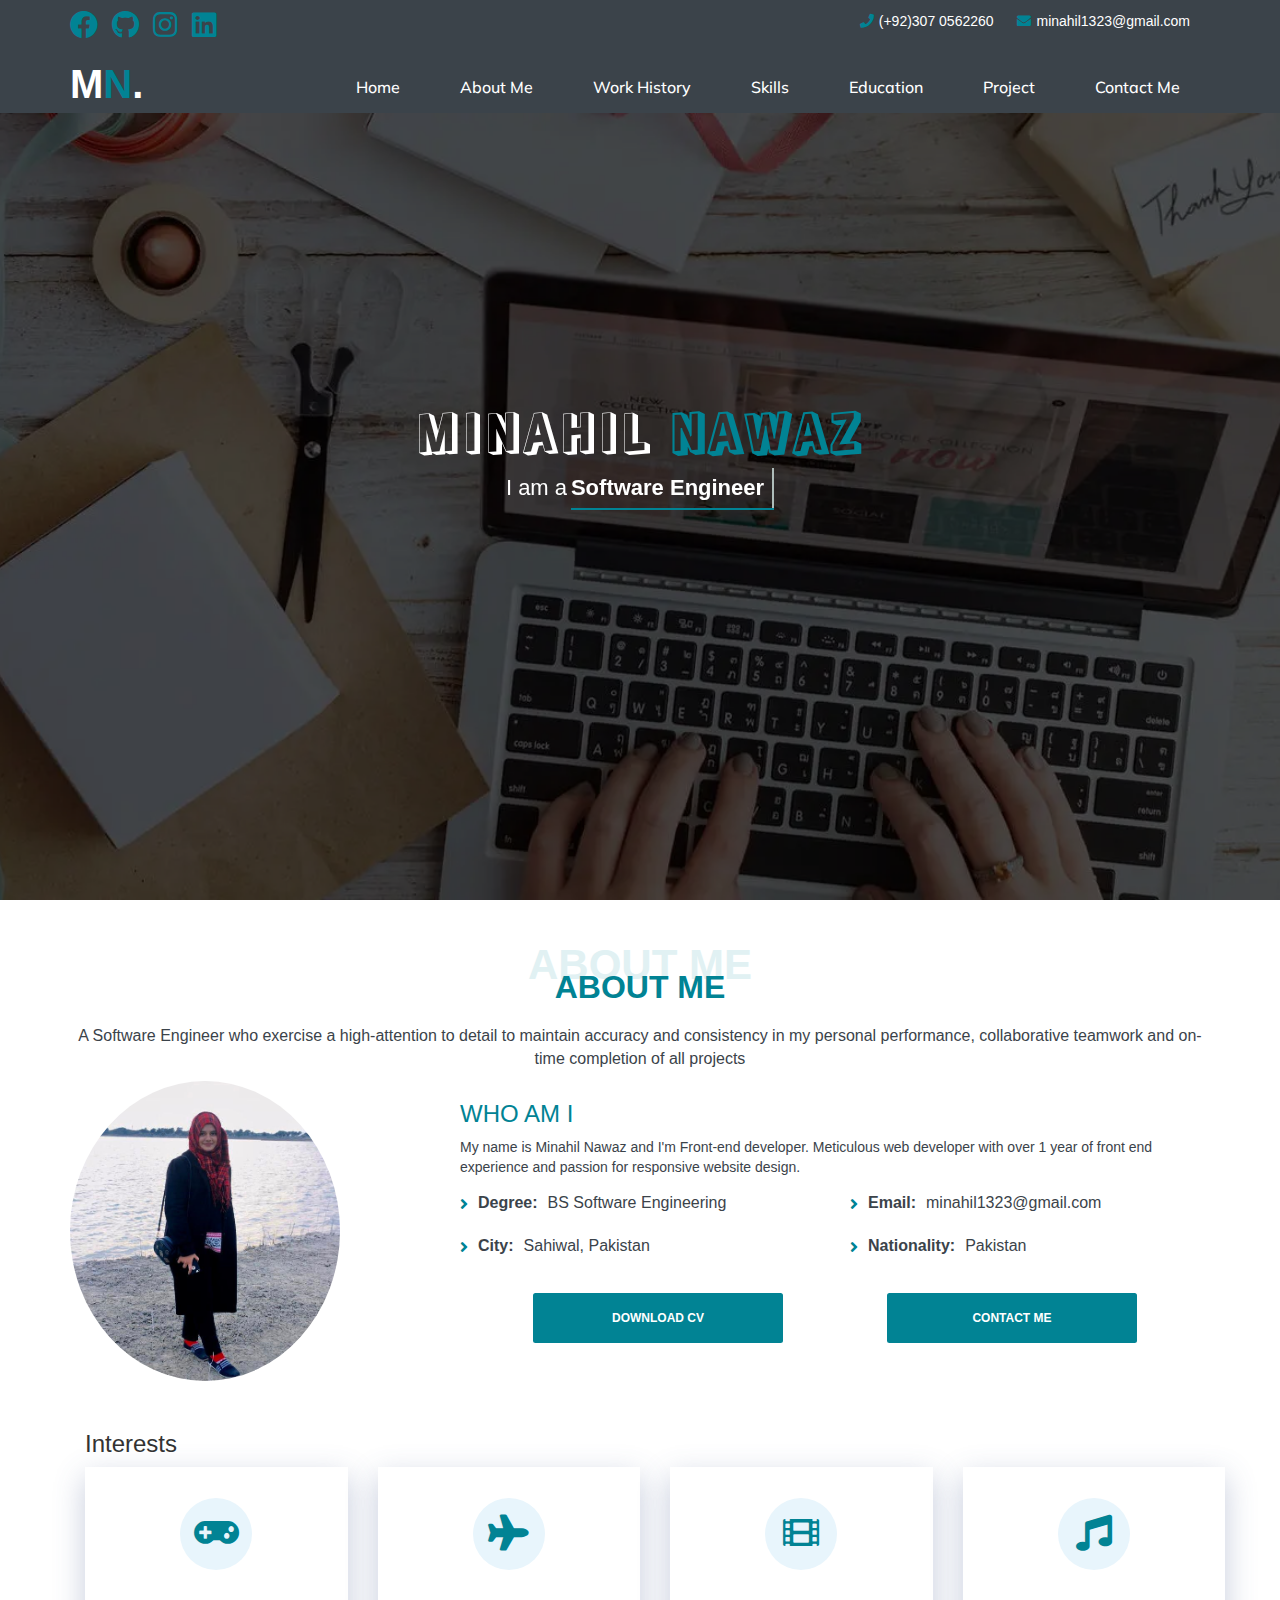
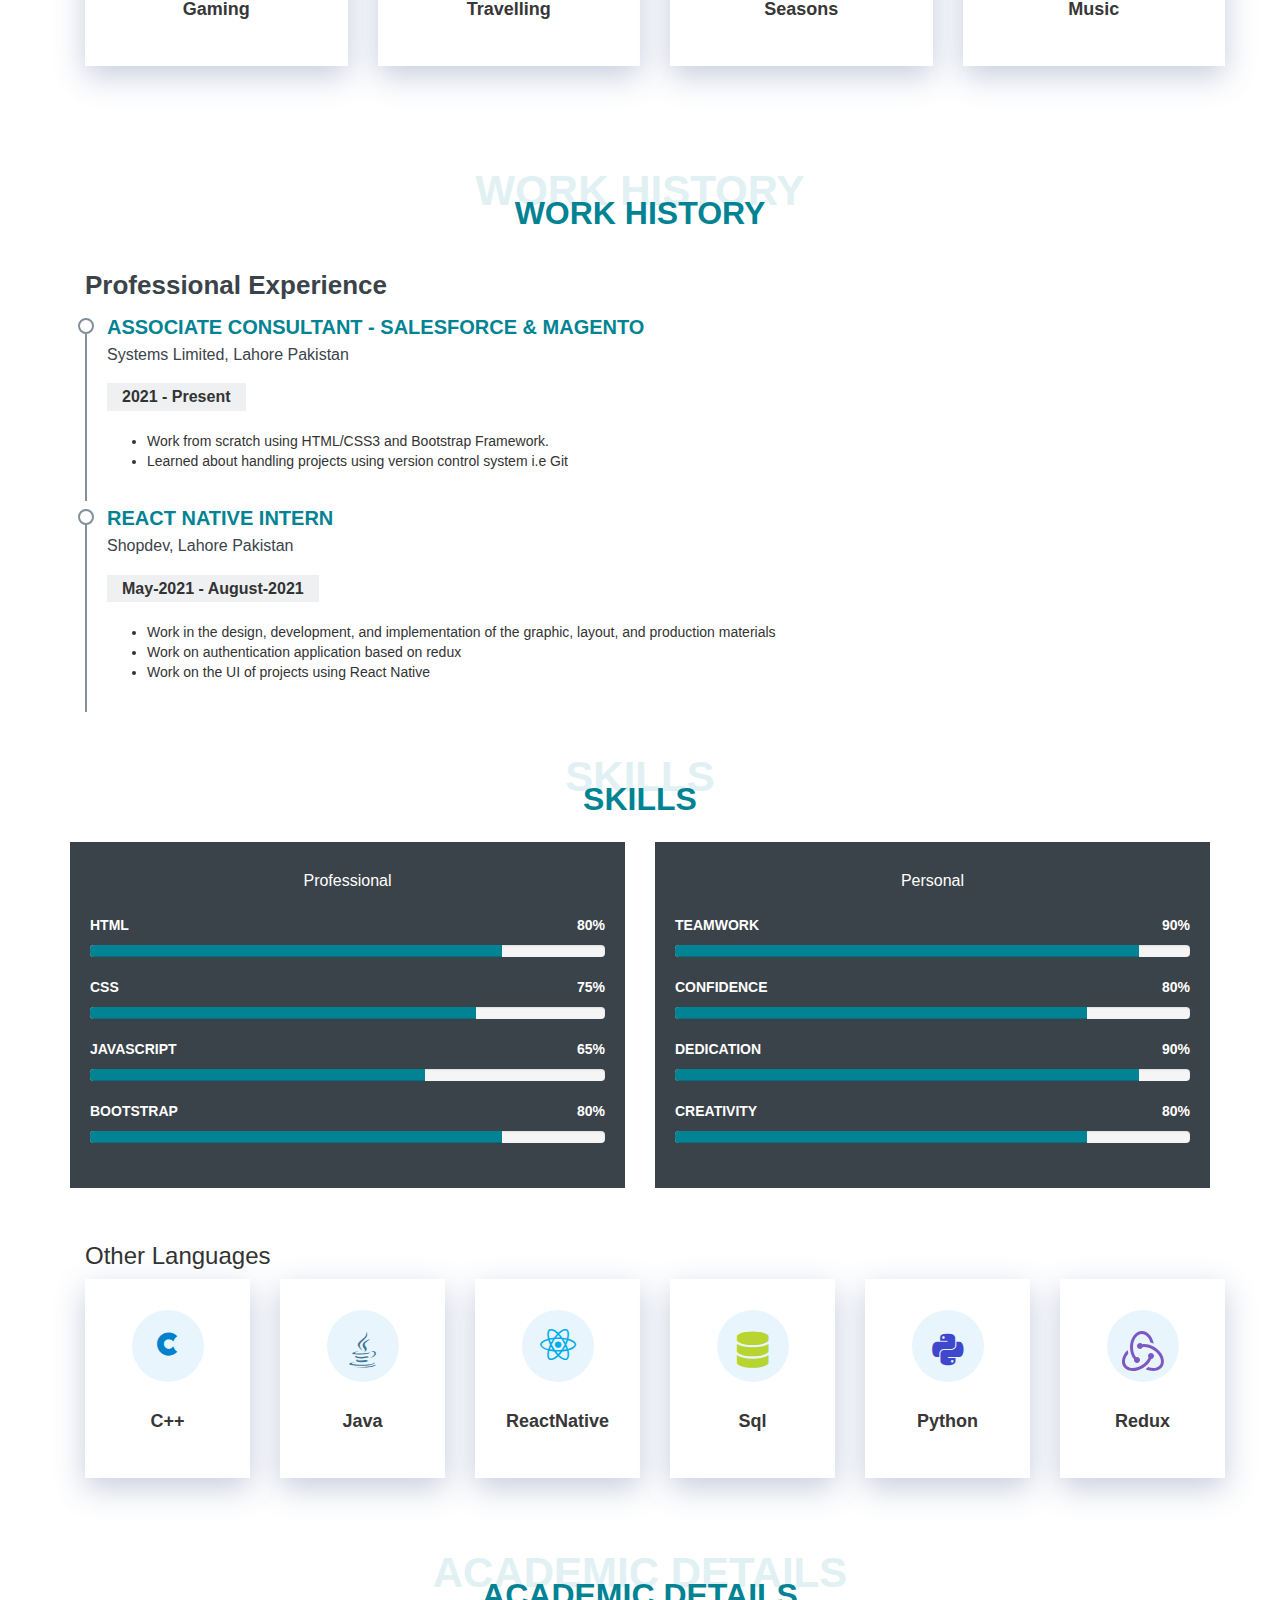
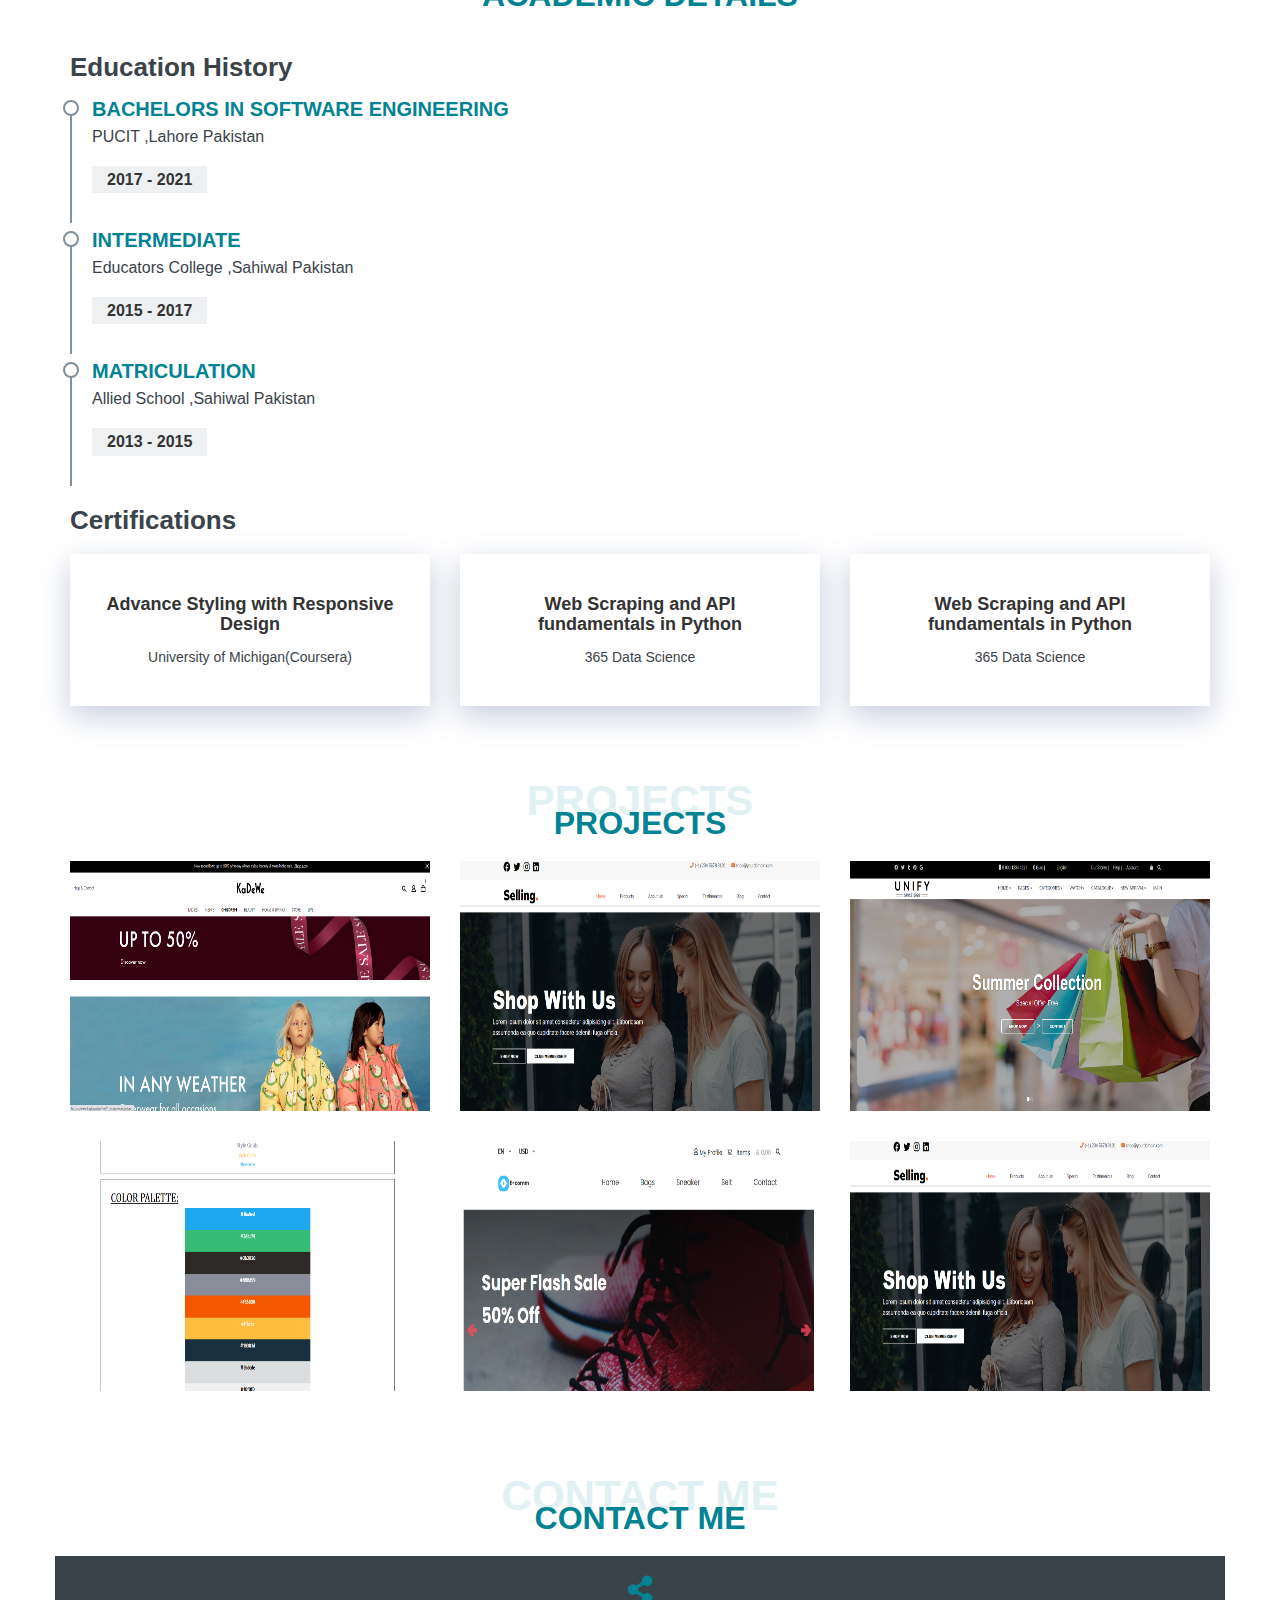
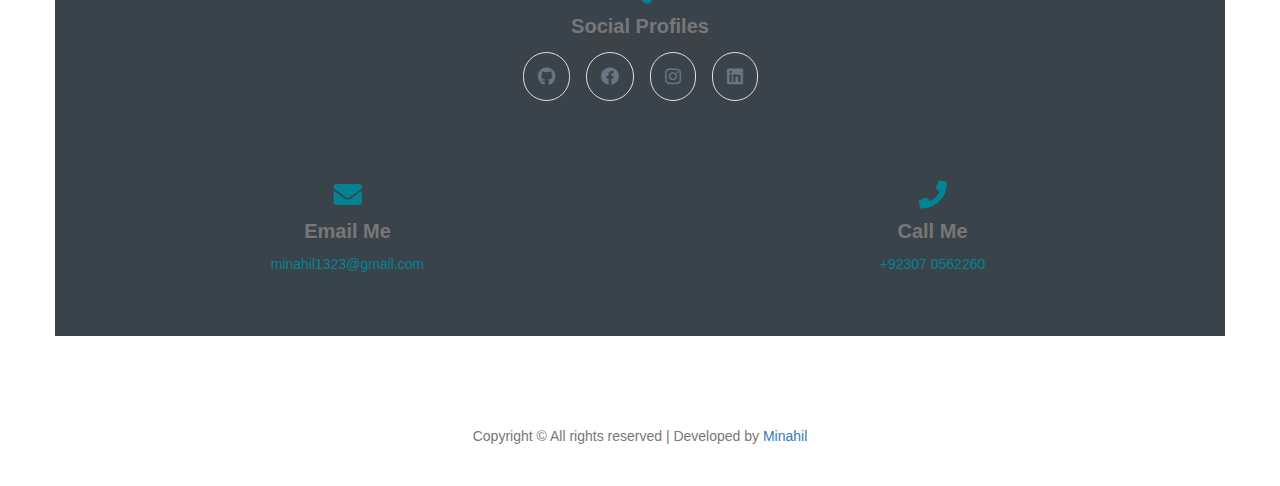
==== commit c5cd842a: "portfolio updated" ====
--- a/index.html
+++ b/index.html
@@ -26,7 +26,7 @@
 							<a href="https://www.facebook.com/minahil.666" class="facebook" target="_blank"><i class=" fa-2x fab fa-facebook text-dark-blue"></i></a>
 						</li>
 						<li>
-							<a href="https://github.com/MinahilNawaz" class="github" target="_blank"><i class=" fa-2x fab fa-github text-dark-blue"></i></a>
+							<a href="https://github.com/minahilnawaz66" class="github" target="_blank"><i class=" fa-2x fab fa-github text-dark-blue"></i></a>
 						</li>
 						<li>
 							<a href="https://instagram.com/minahilnawaz_" class="instagram" target="_blank"><i class=" fa-2x fab fa-instagram text-dark-blue"></i></a>
@@ -39,7 +39,7 @@
 				<div class="collapse navbar-collapse " id="mainNav">
 					<ul class="mb-0 pull-right list-inline">
 						<li>
-							<span class="text-white pull-right font-mulish "><i class="px-1 fa-1x fa fa-phone primary"></i>(+92)307 1234567 </span>
+							<span class="text-white pull-right font-mulish "><i class="px-1 fa-1x fa fa-phone primary"></i>(+92)307 0562260 </span>
 						</li>
 						<li>
 							<span class="text-white pull-right ml-2 font-mulish"><i class="px-1 fa-1x fa fa-envelope primary"></i>minahil1323@gmail.com</span>
@@ -473,11 +473,11 @@
 					</div>
 					<div class="row">
 						<div class="ecom col-md-6 col-lg-4  mb-5 mb-lg-0">
-						  <img src="images/eCom.png" alt="" class="image">
+						  <img src="images/kadewe.png" alt="" class="image">
 						  <div class=" imageOverlay overlay-text">
-							  <a class="cta link-btn btn text-white" target="_blank" href="https://minahilnawaz.github.io/eComm/">
+							  <a class="cta link-btn btn text-white" target="_blank" href="https://www.kadewe.de/">
 								<i class="fas fa-link">
-									<span>eComm</span>
+									<span>KaDeWe</span>
 								</i>
 							</a>
 						  </div>
@@ -516,11 +516,11 @@
 							</div>
 						</div>
 						<div class="ecom col-md-6 col-lg-4  mb-5 mb-lg-0">
-						  <img src="images/unify.png" alt="" class="image">
+						  <img src="images/eCom.png" alt="" class="image">
 						  <div class=" imageOverlay overlay-text">
-							  <a class="cta link-btn btn text-white" target="_blank" href="https://minahilnawaz66.github.io/unify/
+							  <a class="cta link-btn btn text-white" target="_blank" href="https://minahilnawaz.github.io/eComm/">
 								<i class="fas fa-link">
-									<span>Unify</span>
+									<span>ECom</span>
 								</i>
 							</a>
 						  </div>
@@ -547,14 +547,14 @@
 					  <span>Contact Me</span>
 					</div>
 					<div class="row">
-					  <div class="col-lg-6 bg-dark-blue mb-5">
+					  <div class="col-lg-12  bg-dark-blue mb-5">
 						<div class="row mb-5" >
 						  <div class="col-md-12 mb-5  ">
 							<div class="info-box">
 							  <i class="fa-2x fa fa-share-alt text-navy "></i>
 							  <h3>Social Profiles</h3>
 							  <div class="social-links">
-								<a href="https://github.com/MinahilNawaz" class="github" target="_blank"><i class="fab fa-github"></i></a>
+								<a href="https://github.com/minahilnawaz66" class="github" target="_blank"><i class="fab fa-github"></i></a>
 								<a href="https://www.facebook.com/minahil.666 " class="facebook" target="_blank"><i class="fab fa-facebook"></i></a>
 								<a href="https://instagram.com/minahilnawaz_" class="instagram" target="_blank"><i class="fab fa-instagram"></i></a>
 								<a href="https://linkedin.com/in/minahil-nawaz-0343691b9
@@ -573,12 +573,12 @@
 							<div class="info-box mt-4">
 							  <i class="fa-2x fa fa-phone text-navy"></i>
 							  <h3>Call Me</h3>
-							  <p class="text-navy">+92307 1234567</p>
+							  <p class="text-navy">+92307 0562260</p>
 							</div>
 						  </div>
 						</div>
 					  </div>
-					  <div class="col-lg-6">
+					  <!-- <div class="col-lg-6">
 						<form action="forms/contact.php" method="post" role="form" class="php-email-form">
 						  <div class="row">
 							<div class="col-md-6 form-group  mt-md-0">
@@ -596,7 +596,7 @@
 						  </div>
 						  <div class="text-center my-5"><button type="submit" >Send Message</button></div>
 						</form>
-					  </div>
+					  </div> -->
 					</div>
 				  </div>
 			</section>	
--- a/css/theme.css
+++ b/css/theme.css
@@ -580,7 +580,7 @@
 	filter: none !important;
 }
 .overlay {
-	background-color: rgba(0, 0, 0, 0.3);
+	background-color: rgba(0, 0, 0, 0.5);
 	z-index: 2;
 	top: 0;
 	left: 0;
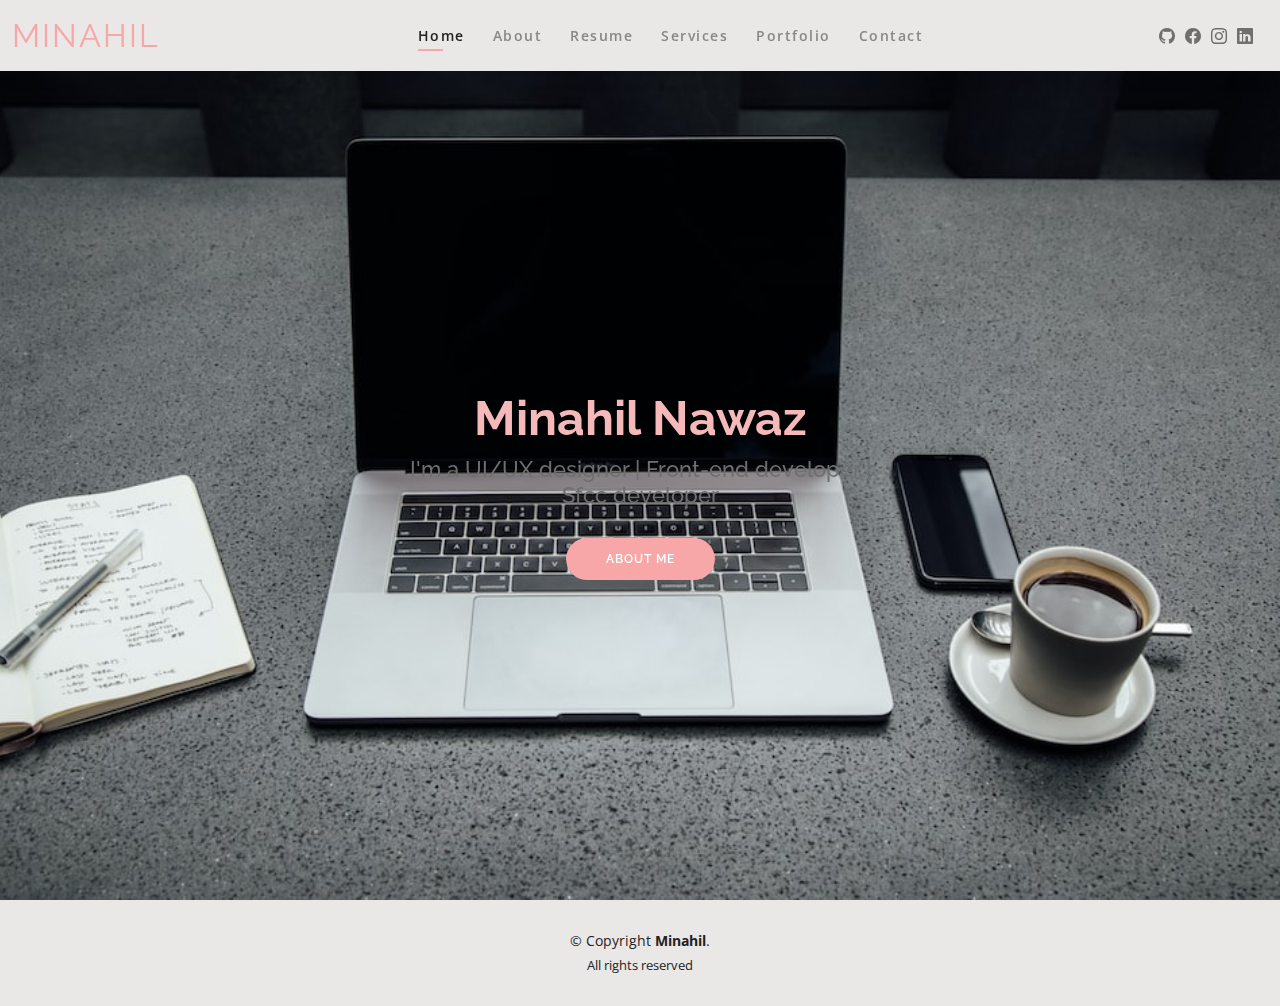
==== commit ec95f79c: "portfolio updated" ====
--- a/index.html
+++ b/index.html
@@ -1,620 +1,101 @@
 <!DOCTYPE html>
 <html lang="en">
-	<head>
-		<meta charset="UTF-8" />
-		<meta http-equiv="X-UA-Compatible" content="IE=edge" />
-		<meta name="viewport" content="width=device-width, initial-scale=1.0" />
-		<!-- via node package -->
-		<link rel="stylesheet" href="lib/fontawesome-free/css/all.min.css" />
-		<link rel="stylesheet" href="lib/bootstrap/css/bootstrap.min.css" />
-		<link rel="stylesheet" href="css/theme.css" />
-		<title>Minahil's Portfolio</title>
-	</head>
-	<body>
-		<!--Min Header -->
-		<nav class="navbar navbar-default  border-none br-0 bg-dark-blue">
-			<div class="container py-3  "  >
-				<div class="navbar-header">
-					<button type="button" class="navbar-toggle collapsed" data-toggle="collapse" data-target="#mainNav" aria-expanded="false">
-						<span class="sr-only">Toggle navigation</span>
-							<span class="icon-bar"></span>
-							<span class="icon-bar"></span>
-							<span class="icon-bar"></span>
-					</button>
-					<ul class="social-media d-lg-block list-inline">
-						<li>
-							<a href="https://www.facebook.com/minahil.666" class="facebook" target="_blank"><i class=" fa-2x fab fa-facebook text-dark-blue"></i></a>
-						</li>
-						<li>
-							<a href="https://github.com/minahilnawaz66" class="github" target="_blank"><i class=" fa-2x fab fa-github text-dark-blue"></i></a>
-						</li>
-						<li>
-							<a href="https://instagram.com/minahilnawaz_" class="instagram" target="_blank"><i class=" fa-2x fab fa-instagram text-dark-blue"></i></a>
-						</li>
-						<li>
-							<a href="https://linkedin.com/in/minahil-nawaz-0343691b9" class="linkedin" target="_blank"><i class=" fa-2x fab fa-linkedin text-dark-blue"></i></a>
-						</li>
-					</ul>
-				</div>
-				<div class="collapse navbar-collapse " id="mainNav">
-					<ul class="mb-0 pull-right list-inline">
-						<li>
-							<span class="text-white pull-right font-mulish "><i class="px-1 fa-1x fa fa-phone primary"></i>(+92)307 0562260 </span>
-						</li>
-						<li>
-							<span class="text-white pull-right ml-2 font-mulish"><i class="px-1 fa-1x fa fa-envelope primary"></i>minahil1323@gmail.com</span>
-						</li>
-					</ul>
-				</div>
-			</div>
-		</nav>
-		<!-- nav-bar -->
-		<nav class="navbar navbar-default border-none bg-dark-blue sticky-top">
-			<div class="container">
-				<div class="navbar-header">
-					<h1 class="my-0 py-0 font-weight-4x text-white">M<span class="primary font-weight-4x">N</span><span class="font-weight-4x">.</span></h1>
-				</div>
-				<div class="collapse navbar-collapse" id="mainNav">
-					<ul class="nav navbar-nav navbar-right font-size-2 ">
-						<li class=""><a href="#home-section" class="px-5 bg-dark-blue">Home</a></li>
-						<li class=""><a href="#aboutme-section" class="px-5 bg-dark-blue">About Me</a></li>
-						<li class=""><a href="#workhistory-section" class="px-5 bg-dark-blue">Work History</a></li>
-						<li class=""><a href="#skills-section" class="px-5 bg-dark-blue">Skills</a></li>
-						<li class=""><a href="#education-section" class="px-5 bg-dark-blue">Education</a></li>
-						<li class=""><a href="#projects-section" class="px-5 bg-dark-blue">Project</a></li>
-						<li class=""><a href="#contact-section" class="px-5 bg-dark-blue">Contact Me</a></li>
-					</ul>
-				</div>
-			</div>
-		</nav>
-		<div class="carousel-inner" role="listbox"  id="home-section">
-			<div class="item active">
-				<div class="splash-screen">
-					<img src="images/b.webp" alt="Slide Image" class="w-h-100" />
-					<div class="text-center position-fixed overlay p-mid text-white">
-						<div class="row">
-							<div class="col-md-12">
-								<h1 class="">Minahil <span>Nawaz</span></h1>
-								<p class="cd-headline clip is-full-width">
-									<span>I am a </span>
-									<span class="cd-words-wrapper border-bottom">
-										<b class="is-visible">Software Engineer</b>
-										<b class="">Freelancer</b>
-										<b class="">Front end developer</b>
-									</span>
-								</p>
-							</div>
-						</div>
-					</div>
-				</div>
-			</div>
-		</div>
 
-		<!-- About Me -->
-		<section id="aboutme-section" class="about py-5 my-5 " >
-			<div class="container">
-				<div class="section-title text-center">
-					<span>About Me</span>
-					<h2>About Me</h2>
-					<p class="font-size-2 text-dark font-weight-700">
-						A Software Engineer who exercise a high-attention to detail to maintain accuracy and consistency in my personal performance, collaborative teamwork and
-						on-time completion of all projects
-					</p>
-				</div>
+<head>
+  <meta charset="utf-8">
+  <meta content="width=device-width, initial-scale=1.0" name="viewport">
 
-				<div class="row">
-					<div class="dp col-sm-4">
-						<img src="images/dp.png" class="img center" alt="" />
-					</div>
-					<div class="col-lg-8 pt-4 pt-lg-0 content">
-						<h3 class="text-navy ">WHO AM I</h3>
-						<p class="fst-italic font-weight-700 ">	<p class="text-dark">
-							My name is Minahil Nawaz and I'm Front-end  developer. Meticulous web developer with over 1 year of front end experience and passion for responsive website design.
-						</p></p>
-						<div class="row py-2 text-dark">
-							<div class="col-lg-6 font-size-2">
-								<ul class="list-unstyled">
-									<li><i class="fa fa-angle-right primary font-weight-700"></i> <strong>Degree:</strong> <span>BS Software Engineering</span></li>
-									<li><i class="fa fa-angle-right primary font-weight-700"></i> <strong>City:</strong> <span>Sahiwal, Pakistan</span></li>
-								</ul>
-							</div>
-							<div class="col-lg-6 font-size-2">
-								<ul class="list-unstyled">
-									<li><i class="fa fa-angle-right primary font-weight-700"></i> <strong>Email:</strong> <span>minahil1323@gmail.com</span></li>
-									<li><i class="fa fa-angle-right primary font-weight-700"></i> <strong>Nationality:</strong> <span>Pakistan</span></li>
-								</ul>
-							</div>
-						</div>
-						
-					</div>
-					<div class="action text-center">
-						<a
-							class="btn btn-primary bg-blue"
-							href="cv/minahil-resume.pdf" download="minahil's-resume.pdf"
-							target="_top"
-							role="button"
-							>Download CV</a
-						>
-						<a class="btn btn-primary bg-blue" href="#contact-section" role="button">Contact Me</a>
-					</div>
-				</div>
-				<section class="interests py-5">
-					<div class="container">
-						<div class="section-title">
-							<h3 class="resume-title ">Interests</h3>
-							</div>
-						
-					  <div class="row">
-						<div class="col-md-6 col-lg-3  mb-5 mb-lg-0">
-						  <div class="icon-box">
-							<div class="icon"><i class="fa fa-gamepad text-navy"></i></div>
-							<h4 class="title"><a href="">Gaming</a></h4>
-						  </div>
-						</div>
-			  
-						<div class="col-md-6 col-lg-3   mb-5 mb-lg-0">
-						  <div class="icon-box">
-							<div class="icon"><i class="fa fa-plane text-navy"></i></div>
-							<h4 class="title"><a href="">Travelling</a></h4>
-						  </div>
-						</div>
-			  
-						<div class="col-md-6 col-lg-3  mb-5 mb-lg-0">
-						  <div class="icon-box">
-							<div class="icon"><i class="fa fa-film text-navy"></i></div>
-							<h4 class="title"><a href="">Seasons</a></h4>
-						  </div>
-						</div>
-			  
-						<div class="col-md-6 col-lg-3  mb-5 mb-lg-0">
-						  <div class="icon-box">
-							<div class="icon"><i class="fa fa-music text-navy "></i></div>
-							<h4 class="title"><a href="">Music</a></h4>
-						  </div>
-						</div>
-			  
-					  </div>
-			  
-					</div>
-				  </section>
-			</div>
-		</section>
-				<!-- workhistory-section -->
-		<section id="workhistory-section" class="resume py-5 my-5 ">
-		<div class="container   ">
-		  <div class="section-title text-center">
-			<span>Work History</span>
-			<h2>Work History</h2>
-		
-		  </div>
-			<div class="col-sm-8">
-			  <h3 class="resume-title text-navy">Professional Experience</h3>
-			  <div class="resume-item">
-				<h4>ASSOCIATE CONSULTANT - SALESFORCE & MAGENTO</h4>
-				<h6 class="text-dark font-size-2">Systems Limited, Lahore Pakistan</h6>
-				<h5>2021 - Present</h5>
-				<p>
-					<ul>
-					  <li>Work from scratch using HTML/CSS3 and Bootstrap Framework.</li>
-					  <li> Learned about handling projects using version control system i.e Git </li>
-			
-					</ul>
-				</p>
-			  </div>
-			  <div class="resume-item">
-				<h4>React Native Intern </h4>
-				<h6 class="text-dark font-size-2">Shopdev, Lahore Pakistan</h6>
-				<h5>May-2021 - August-2021</h5>
-				<p>
-					<ul>
-					  <li>Work in the design, development, and implementation of the graphic, layout, and production materials</li>
-					  <li>Work on authentication application based on redux </li>
-					  <li>Work on the UI of projects using React Native</li>
-					</ul>
-				</p>
-			  </div>
-			</div>
-		  </div>
-	  	</section>
-			<!-- skills-section -->
-		<section id="skills-section" class="section">
-			<div class="container">
-					<div class="section-title text-center">
-					<span>Skills</span>
-					<h2>SKILLS</h2>
-					</div>
-				<div class="row">
+  <title>Minahil's Portfolio</title>
+  <meta content="" name="description">
+  <meta content="" name="keywords">
 
-					<!-- Professional Skills -->
-					<div class="col col-md-6 col-sm-6 col-xs-12">
-						<div class="card content-wrapper skill-wrapper p-15 my-2">
-							<h5 class="text-center skill-title py-2"><strong class="font-size-2 ">Professional</strong></h5>
+  <!-- Favicons -->
+  <link href="assets/img/favicon.png" rel="icon">
+  <link href="assets/img/apple-touch-icon.png" rel="apple-touch-icon">
 
-							<div class="skill-progress-div py-3 px-2">
-								<div class="skill-bar">
-									<strong><p>HTML<span>80%</span></p></strong>
-									<div class="progress ">
-										<div
-											class="progress-bar progress-bar-success"
-											role="progressbar"
-											aria-valuenow="80"
-											aria-valuemin="0"
-											aria-valuemax="100"
-											style="width: 80%"
-										></div>
-									</div>
-								</div>
-								<div class="skill-bar">
-									<strong><p>CSS<span>75%</span></p></strong>
-									<div class="progress">
-										<div
-											class="progress-bar progress-bar-success"
-											role="progressbar"
-											aria-valuenow="75"
-											aria-valuemin="0"
-											aria-valuemax="100"
-											style="width: 75%"
-										></div>
-									</div>
-								</div>
-								<div class="skill-bar">
-									<strong><p>JAVASCRIPT<span>65%</span></p></strong>
-									<div class="progress">
-										<div
-											class="progress-bar progress-bar-success"
-											role="progressbar"
-											aria-valuenow="65"
-											aria-valuemin="0"
-											aria-valuemax="100"
-											style="width: 65%"
-										></div>
-									</div>
-								</div>
-								<div class="skill-bar">
-									<strong><p>BOOTSTRAP<span>80%</span></p></strong>
-									<div class="progress">
-										<div
-											class="progress-bar progress-bar-success"
-											role="progressbar"
-											aria-valuenow="70"
-											aria-valuemin="0"
-											aria-valuemax="100"
-											style="width: 80%"
-										></div>
-									</div>
-								</div>
-							</div>
-						</div>
-					</div>
-					<!-- Personal Skills -->
-					<div class="col col-md-6 col-sm-6 col-xs-12">
-						<div class="card content-wrapper skill-wrapper p-15 my-2">
-							<h5 class="text-center skill-title py-2"><strong class="font-size-2 ">Personal</strong></h5>
+  <!-- Google Fonts -->
+  <link href="https://fonts.googleapis.com/css?family=Open+Sans:300,300i,400,400i,600,600i,700,700i|Raleway:300,300i,400,400i,500,500i,600,600i,700,700i|Poppins:300,300i,400,400i,500,500i,600,600i,700,700i" rel="stylesheet">
 
-							<div class="skill-progress-div py-3 px-2">
-								<div class="skill-bar">
-									<strong><p>TEAMWORK<span>90%</span></p></strong>
-									<div class="progress">
-										<div
-											class="progress-bar progress-bar-success"
-											role="progressbar"
-											aria-valuenow="90"
-											aria-valuemin="0"
-											aria-valuemax="100"
-											style="width: 90%"
-										></div>
-									</div>
-								</div>
-								<div class="skill-bar">
-									<strong><p>CONFIDENCE<span>80%</span></p></strong>
-									<div class="progress">
-										<div
-											class="progress-bar progress-bar-success"
-											role="progressbar"
-											aria-valuenow="80"
-											aria-valuemin="0"
-											aria-valuemax="100"
-											style="width: 80%"
-										></div>
-									</div>
-								</div>
-								<div class="skill-bar">
-									<strong><p>DEDICATION<span>90%</span></p></strong>
-									<div class="progress">
-										<div
-											class="progress-bar progress-bar-success"
-											role="progressbar"
-											aria-valuenow="90"
-											aria-valuemin="0"
-											aria-valuemax="100"
-											style="width: 90%"
-										></div>
-									</div>
-								</div>
-								<div class="skill-bar">
-									<strong><p>CREATIVITY<span>80%</span></p></strong>
-									<div class="progress">
-										<div
-											class="progress-bar progress-bar-success"
-											role="progressbar"
-											aria-valuenow="80"
-											aria-valuemin="0"
-											aria-valuemax="100"
-											style="width: 80%"
-										></div>
-									</div>
-								</div>
-							</div>
-						</div>
-					</div>
-				</div>
-				<section class="interests py-5">
-					<div class="container">
-						<div class="resume-title ">
-							<h3 class="resume-title ">Other Languages</h3>
-							</div>
-						
-					<div class="row">
-						<div class="col-md-6 col-lg-2  mb-5 mb-lg-0">
-				
-						<div class="icon-box">
-							<div class="icon"><i style='font-size:24px' class='fab fa-cuttlefish text-c py-2'></i></div>
-							<h4 class="title"><a href="">C++</a></h4>
-						</div>
-						</div>
-			
-						<div class="col-md-6 col-lg-2   mb-5 mb-lg-0">
-						<div class="icon-box">
-							<div class="icon"><i class="fab fa-java text-java py-2"></i></div>
-							<h4 class="title"><a href="">Java</a></h4>
-						</div>
-						</div>
-			
-						<div class="col-md-6 col-lg-2  mb-5 mb-lg-0">
-						<div class="icon-box">
-							<div class="icon"><i class="fab fa-react text-react"></i></div>
-							<h4 class="title"><a href="">ReactNative</a></h4>
-						</div>
-						</div>
-			
-						<div class="col-md-6 col-lg-2  mb-5 mb-lg-0">
-							<div class="icon-box">
-							<div class="icon text-sql"><i class="fas fa-database py-2"></i></div>
-							<h4 class="title"><a href="">Sql</a></h4>
-							</div>
-						</div>
+  <!-- Vendor CSS Files -->
+  <link href="assets/vendor/aos/aos.css" rel="stylesheet">
+  <link href="assets/vendor/bootstrap/css/bootstrap.min.css" rel="stylesheet">
+  <link href="assets/vendor/bootstrap-icons/bootstrap-icons.css" rel="stylesheet">
+  <link href="assets/vendor/boxicons/css/boxicons.min.css" rel="stylesheet">
+  <link href="assets/vendor/glightbox/css/glightbox.min.css" rel="stylesheet">
+  <link href="assets/vendor/swiper/swiper-bundle.min.css" rel="stylesheet">
 
-						<div class="col-md-6 col-lg-2  mb-5 mb-lg-0">
-							<div class="icon-box">
-							<div class="icon"><i class="fab fa-python text-python py-2"></i></div>
-							<h4 class="title"><a href="">Python</a></h4>
-							</div>
-						</div>
+  <!-- Template Main CSS File -->
+  <link href="assets/css/style.css" rel="stylesheet">
+</head>
 
-						<div class="col-md-6 col-lg-2  mb-5 mb-lg-0">
-							<div class="icon-box">
-							<div class="icon"><img src="images/icons8-redux.svg" alt="redux-svg"></div>
-							<h4 class="title"><a href="">Redux</a></h4>
-							</div>
-						</div>
-					</div>
-					</div>
-				</section>
-			</div>
-		</section>
-			<!-- education-section -->
-			<section id="education-section" class="resume py-5 my-5 ">
-				<div class="container   ">
-				  <div class="section-title text-center">
-					  <span>Academic Details</span>
-					<h2>Academic Details</h2>
-				  </div>
+<body>
 
-				  <div class="row">
-					<div class="col-lg-6">
-					  <h3 class="resume-title text-navy">Education History</h3>
-					  <div class="resume-item">
-						<h4>Bachelors in Software Engineering</h4>
-						<h6 class="text-dark font-size-2">PUCIT ,Lahore Pakistan</h6>
-						<h5>2017 - 2021</h5>
+  <!-- ======= Header ======= -->
+  <header id="header" class="fixed-top">
+    <div class="container-fluid d-flex justify-content-between align-items-center">
 
-					  </div>
-					  <div class="resume-item">
-						<h4>Intermediate</h4>
-						<h6 class="text-dark font-size-2">Educators College ,Sahiwal Pakistan</h6>
-						<h5>2015 - 2017</h5>
-						
-					  </div>
-					  <div class="resume-item">
-						<h4>Matriculation</h4>
-						<h6 class="text-dark font-size-2">Allied School ,Sahiwal Pakistan</h6>
-						<h5>2013 - 2015</h5>
-						
-					  </div>
-					</div>
-				  </div>
-				</div>
-				<section class="interests">
-					<div class="container">
-						<div class="resume-title ">
-							<h3 class="resume-title ">Certifications</h3>
-							</div>
-					  <div class="row">
-						<div class="col-md-6 col-lg-4  mb-5 mb-lg-0">
-						  <div class="icon-box">
-							<h4 class="title">Advance Styling with Responsive Design</h4>
-							<h5 class="text-dark">University of Michigan(Coursera)</h5>
-						  </div>
-						</div>
+      <h1 class="logo me-auto me-lg-0"><a href="index.html">Minahil</a></h1>
 
-						<div class="col-md-6 col-lg-4   mb-5 mb-lg-0">
-						  <div class="icon-box">
-							<h4 class="title">	Web Scraping and API fundamentals in Python</h4>
-							<h5 class="text-dark">365 Data Science</h5>
-						  </div>
-						</div>
+      <nav id="navbar" class="navbar order-last order-lg-0">
+        <ul>
+          <li><a class="active" href="index.html">Home</a></li>
+          <li><a href="about.html">About</a></li>
+          <li><a href="resume.html">Resume</a></li>
+          <li><a href="services.html">Services</a></li>
+          <li><a href="portfolio.html">Portfolio</a></li>
+          <li><a href="contact.html">Contact</a></li>
+        </ul>
+        <i class="bi bi-list mobile-nav-toggle"></i>
+      </nav><!-- .navbar -->
 
-						<div class="col-md-6 col-lg-4   mb-5 mb-lg-0">
-							<div class="icon-box">
-							  <h4 class="title">Web Scraping and API fundamentals in Python</h4>
-							  <h5 class="text-dark">365 Data Science</h5>
-							</div>
-						  </div>
-					  </div>
-					</div>
-				  </section>
-			</section>
-			<!-- projects -->
-			<section id="projects-section" class="projects py-5">
-				<div class="container">
-					<div class="section-title text-center">
-						<h2>Projects</h2>
-						<span>Projects</span>
-					</div>
-					<div class="row">
-						<div class="ecom col-md-6 col-lg-4  mb-5 mb-lg-0">
-						  <img src="images/kadewe.png" alt="" class="image">
-						  <div class=" imageOverlay overlay-text">
-							  <a class="cta link-btn btn text-white" target="_blank" href="https://www.kadewe.de/">
-								<i class="fas fa-link">
-									<span>KaDeWe</span>
-								</i>
-							</a>
-						  </div>
-						</div>
+      <div class="header-social-links">
+        <a href="https://github.com/minahilnawaz66" target="_blank" class="github"><i class="bi bi-github"></i></a>
+        <a href="https://www.facebook.com/minahil.666" target="_blank" class="facebook"><i class="bi bi-facebook"></i></a>
+        <a href="https://www.instagram.com/minahilnawaz_/" target="_blank" class="instagram"><i class="bi bi-instagram"></i></a>
+        <a href="https://www.linkedin.com/in/minahil-nawaz-0343691b9/" target="_blank" class="linkedin"><i class="bi bi-linkedin"></i></i></a>
+      </div>
 
-						<div class="selling col-md-6 col-lg-4   mb-5 mb-lg-0">
-							<img src="images/selling.png" alt="" class="image">
-							<div class=" imageOverlay overlay-text ">
-								<a class="cta  link-btn btn text-white" target="_blank" href="https://minahilnawaz.github.io/sellingBootstrap/">
-									<i class="fas fa-link">
-										<span>Selling</span>
-									</i>
-								</a>
-							</div>
-						</div>
-						<div class="uiKit col-md-6 col-lg-4  mb-5 mb-lg-0">
-							<img src="images/unify.png" alt="" class="image">
-							<div class=" imageOverlay overlay-text">
-								<a class="cta link-btn btn text-white" target="_blank" href="https://minahilnawaz66.github.io/unify/">
-									<i class="fas fa-link">
-										<span>Unify</span>
-									</i>
-								</a>
-							</div>
-						</div>
-					</div>
-					<div class="row py-5">
-						<div class="uiKit col-md-6 col-lg-4  mb-5 mb-lg-0">
-							<img src="images/uiKit.png" alt="" class="image">
-							<div class=" imageOverlay overlay-text">
-								<a class="cta link-btn btn text-white" target="_blank" href="https://minahilnawaz66.github.io/CSS/">
-									<i class="fas fa-link">
-										<span class="t-50">uiKit</span>
-									</i>
-								</a>
-							</div>
-						</div>
-						<div class="ecom col-md-6 col-lg-4  mb-5 mb-lg-0">
-						  <img src="images/eCom.png" alt="" class="image">
-						  <div class=" imageOverlay overlay-text">
-							  <a class="cta link-btn btn text-white" target="_blank" href="https://minahilnawaz.github.io/eComm/">
-								<i class="fas fa-link">
-									<span>ECom</span>
-								</i>
-							</a>
-						  </div>
-						</div>
-						<div class="selling col-md-6 col-lg-4   mb-5 mb-lg-0">
-							<img src="images/selling.png" alt="" class="image">
-							<div class=" imageOverlay overlay-text ">
+    </div>
 
-								<a class="cta link-btn btn text-white" target="_blank" href="https://minahilnawaz.github.io/sellingBootstrap/">
-									<i class="fas fa-link">
-										<span>Selling</span>
-									</i>
-								</a>
-							</div>
-						</div>
-					</div>
-				</div>
-			</section>
-		    <!--Contact Me Section-->
-			<section id="contact-section" class="contact py-5 ">
-				<div class="container  ">
-					<div class="section-title text-center" >
-					  <h2>Contact Me</h2>
-					  <span>Contact Me</span>
-					</div>
-					<div class="row">
-					  <div class="col-lg-12  bg-dark-blue mb-5">
-						<div class="row mb-5" >
-						  <div class="col-md-12 mb-5  ">
-							<div class="info-box">
-							  <i class="fa-2x fa fa-share-alt text-navy "></i>
-							  <h3>Social Profiles</h3>
-							  <div class="social-links">
-								<a href="https://github.com/minahilnawaz66" class="github" target="_blank"><i class="fab fa-github"></i></a>
-								<a href="https://www.facebook.com/minahil.666 " class="facebook" target="_blank"><i class="fab fa-facebook"></i></a>
-								<a href="https://instagram.com/minahilnawaz_" class="instagram" target="_blank"><i class="fab fa-instagram"></i></a>
-								<a href="https://linkedin.com/in/minahil-nawaz-0343691b9
-								" class="linkedin" target="_blank"><i class="fab fa-linkedin"></i></a>
-							  </div>
-							</div>
-						  </div>
-						  <div class="col-md-6">
-							<div class="info-box mt-4">
-							  <i class="fa-2x fa fa-envelope text-navy"></i>
-							  <h3>Email Me</h3>
-							  <p class= "text-navy">minahil1323@gmail.com</p>
-							</div>
-						  </div>
-						  <div class="col-md-6">
-							<div class="info-box mt-4">
-							  <i class="fa-2x fa fa-phone text-navy"></i>
-							  <h3>Call Me</h3>
-							  <p class="text-navy">+92307 0562260</p>
-							</div>
-						  </div>
-						</div>
-					  </div>
-					  <!-- <div class="col-lg-6">
-						<form action="forms/contact.php" method="post" role="form" class="php-email-form">
-						  <div class="row">
-							<div class="col-md-6 form-group  mt-md-0">
-							  <input type="text" name="name" class="form-control" id="name" placeholder="Your Name" required>
-							</div>
-							<div class="col-md-6 form-group  mt-md-0">
-							  <input type="email" class="form-control" name="email" id="email" placeholder="Your Email" required>
-							</div>
-						  </div>
-						  <div class="form-group mt-md-0">
-							<input type="text" class="form-control" name="subject" id="subject" placeholder="Subject" required>
-						  </div>
-						  <div class="form-group mt-md-0">
-							<textarea class="form-control" name="message" rows="6" placeholder="Message" required></textarea>
-						  </div>
-						  <div class="text-center my-5"><button type="submit" >Send Message</button></div>
-						</form>
-					  </div> -->
-					</div>
-				  </div>
-			</section>	
-				<!-- Copyright text -->
-				<div class="container">
-				<div class="row text-center bg-white">
-					<div class="col-md-12">
-						<div class=" py-5">
-							<p class="text-darkish">
-							Copyright &copy; All rights reserved | Developed by <a class="cta" href="https://linkedin.com/in/minahil-nawaz-0343691b9" target="_blank">Minahil</a>
-							</p>
-						</div>
-					</div>
-				</div>
-			</div>
-		<script type="text/javascript" src="lib/jquery/jquery.min.js"></script>
-		<script type="text/javascript" src="lib/bootstrap/js/bootstrap.min.js"></script>
-		<script type="text/javascript" src="js/modernizr.js"></script>
-		<script type="text/javascript" src="js/main.js"></script>
-	</body>
+  </header><!-- End Header -->
+
+  <!-- ======= Hero Section ======= -->
+  <section id="hero" class="d-flex align-items-center">
+    <div class="container d-flex flex-column align-items-center" data-aos="zoom-in" data-aos-delay="100">
+      <h1>Minahil Nawaz</h1>
+      <h2 class="text-center">I'm a UI/UX designer | Front-end developer | <br/> Sfcc developer</h2>
+      <a href="about.html" class="btn-about">About Me</a>
+    </div>
+  </section><!-- End Hero -->
+
+  <!-- ======= Footer ======= -->
+  <footer id="footer">
+    <div class="container">
+      <div class="copyright">
+        &copy; Copyright <strong><span>Minahil</span></strong>.
+      </div>
+      <div class="credits">
+        All rights reserved
+      </div>
+    </div>
+  </footer><!-- End  Footer -->
+
+  <div id="preloader"></div>
+  <a href="#" class="back-to-top d-flex align-items-center justify-content-center"><i class="bi bi-arrow-up-short"></i></a>
+
+  <!-- Vendor JS Files -->
+  <script src="assets/vendor/purecounter/purecounter_vanilla.js"></script>
+  <script src="assets/vendor/aos/aos.js"></script>
+  <script src="assets/vendor/bootstrap/js/bootstrap.bundle.min.js"></script>
+  <script src="assets/vendor/glightbox/js/glightbox.min.js"></script>
+  <script src="assets/vendor/isotope-layout/isotope.pkgd.min.js"></script>
+  <script src="assets/vendor/swiper/swiper-bundle.min.js"></script>
+  <script src="assets/vendor/waypoints/noframework.waypoints.js"></script>
+  <script src="assets/vendor/php-email-form/validate.js"></script>
+
+  <!-- Template Main JS File -->
+  <script src="assets/js/main.js"></script>
+
+</body>
+
 </html>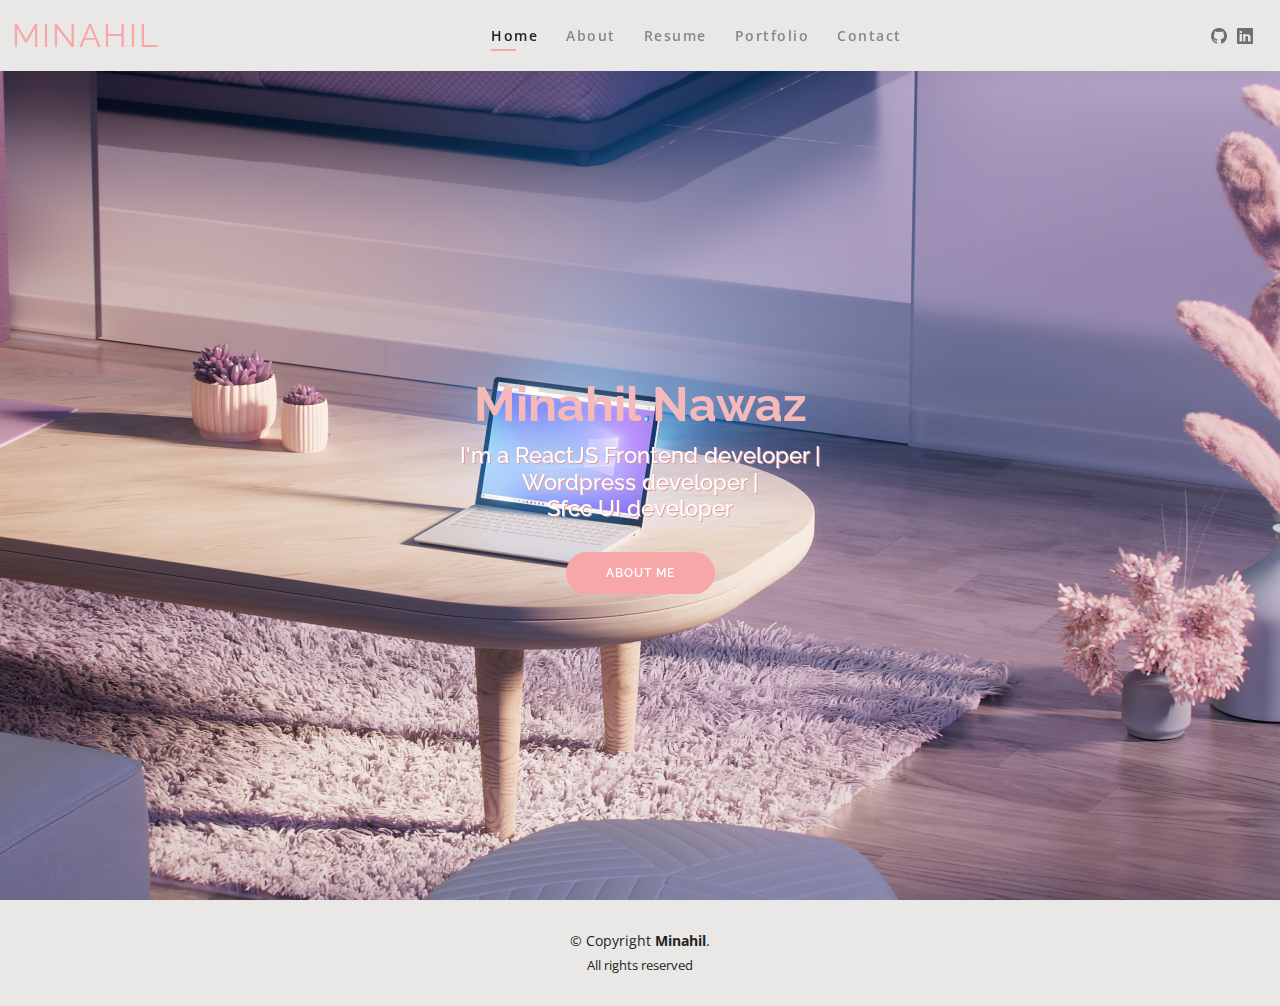
==== commit c3f57d4b: "portfolio updated" ====
--- a/index.html
+++ b/index.html
@@ -41,7 +41,6 @@
           <li><a class="active" href="index.html">Home</a></li>
           <li><a href="about.html">About</a></li>
           <li><a href="resume.html">Resume</a></li>
-          <li><a href="services.html">Services</a></li>
           <li><a href="portfolio.html">Portfolio</a></li>
           <li><a href="contact.html">Contact</a></li>
         </ul>
@@ -50,8 +49,6 @@
 
       <div class="header-social-links">
         <a href="https://github.com/minahilnawaz66" target="_blank" class="github"><i class="bi bi-github"></i></a>
-        <a href="https://www.facebook.com/minahil.666" target="_blank" class="facebook"><i class="bi bi-facebook"></i></a>
-        <a href="https://www.instagram.com/minahilnawaz_/" target="_blank" class="instagram"><i class="bi bi-instagram"></i></a>
         <a href="https://www.linkedin.com/in/minahil-nawaz-0343691b9/" target="_blank" class="linkedin"><i class="bi bi-linkedin"></i></i></a>
       </div>
 
@@ -63,7 +60,7 @@
   <section id="hero" class="d-flex align-items-center">
     <div class="container d-flex flex-column align-items-center" data-aos="zoom-in" data-aos-delay="100">
       <h1>Minahil Nawaz</h1>
-      <h2 class="text-center">I'm a UI/UX designer | Front-end developer | <br/> Sfcc developer</h2>
+      <h2 class="text-center">I'm a ReactJS Frontend developer | <br/> Wordpress developer | <br/> Sfcc UI developer</h2>
       <a href="about.html" class="btn-about">About Me</a>
     </div>
   </section><!-- End Hero -->
--- a/assets/css/style.css
+++ b/assets/css/style.css
@@ -43,6 +43,10 @@
 
   .margin-40 {
     margin-top: 40px;
+  }
+
+  #hero h2 {
+    color: #fff !important;
   }
 }
 
@@ -159,7 +163,26 @@
   #header .logo {
     font-size: 28px;
   }
-}
+
+  .navbar li {
+    padding: 20px 0 20px 28px !important;
+  }
+}
+
+@media (max-width: 768px) {
+  #header li::before {
+    content: '';
+    background-image: url('../img/arrow.svg');
+    background-repeat: no-repeat;
+    right: 20px;
+    position: absolute;
+    width: 15px;
+    height: 25px;
+    display: block;
+    -webkit-transform: rotate(-180deg);
+  }
+}
+
 
 /*--------------------------------------------------------------
 # Header Social Links
@@ -436,7 +459,7 @@
 #hero {
   width: 100%;
   height: 100vh;
-  background: url("../img/hero2.jfif") top right;
+  background: url("../img/bg.jpeg") top right;
   background-size: cover;
 }
 
@@ -460,9 +483,16 @@
 }
 
 #hero h2 {
-  color: #6f6f6f;
+  color: #ffffff;
   margin: 10px 0 0 0;
   font-size: 22px;
+  text-shadow: 1px 1px #e69a9a;
+}
+
+.w-set {
+  width: 300px;
+  height: 400px;
+  object-fit: cover;
 }
 
  .btn-about {
@@ -608,6 +638,12 @@
   color: #555555;
 }
 
+@media (max-width: 768px) {
+  .about .content h3 {
+    font-size: 20px;
+  }
+}
+
 .about .content ul {
   list-style: none;
   padding: 0;
@@ -821,134 +857,6 @@
   top: 0;
   background: #fff;
   border: 2px solid #f7a7a7;
-}
-
-/*--------------------------------------------------------------
-# Services
---------------------------------------------------------------*/
-.services .icon-box {
-  text-align: center;
-  padding: 70px 20px 80px 20px;
-  transition: all ease-in-out 0.3s;
-  background: #fff;
-  box-shadow: 0px 0 35px 0 rgba(0, 0, 0, 0.08);
-}
-
-.services .icon-box .icon {
-  margin: 0 auto;
-  width: 100px;
-  height: 100px;
-  display: flex;
-  align-items: center;
-  justify-content: center;
-  transition: ease-in-out 0.3s;
-  position: relative;
-}
-
-.services .icon-box .icon i {
-  font-size: 36px;
-  transition: 0.5s;
-  position: relative;
-}
-
-.services .icon-box .icon svg {
-  position: absolute;
-  top: 0;
-  left: 0;
-}
-
-.services .icon-box .icon svg path {
-  transition: 0.5s;
-  fill: #f5f5f5;
-}
-
-.services .icon-box h4 {
-  font-weight: 600;
-  margin: 10px 0 15px 0;
-  font-size: 22px;
-}
-
-.services .icon-box h4 a {
-  color: #222222;
-  transition: ease-in-out 0.3s;
-}
-
-.services .icon-box p {
-  line-height: 24px;
-  font-size: 14px;
-  margin-bottom: 0;
-}
-
-.services .iconbox-blue i {
-  color: #47aeff;
-}
-
-.services .iconbox-blue:hover .icon i {
-  color: #fff;
-}
-
-.services .iconbox-blue:hover .icon path {
-  fill: #47aeff;
-}
-
-.services .iconbox-orange i {
-  color: #ffa76e;
-}
-
-.services .iconbox-orange:hover .icon i {
-  color: #fff;
-}
-
-.services .iconbox-orange:hover .icon path {
-  fill: #ffa76e;
-}
-
-.services .iconbox-pink i {
-  color: #e80368;
-}
-
-.services .iconbox-pink:hover .icon i {
-  color: #fff;
-}
-
-.services .iconbox-pink:hover .icon path {
-  fill: #e80368;
-}
-
-.services .iconbox-yellow i {
-  color: #ffbb2c;
-}
-
-.services .iconbox-yellow:hover .icon i {
-  color: #fff;
-}
-
-.services .iconbox-yellow:hover .icon path {
-  fill: #ffbb2c;
-}
-
-.services .iconbox-red i {
-  color: #ff5828;
-}
-
-.services .iconbox-red:hover .icon i {
-  color: #fff;
-}
-
-.services .iconbox-red:hover .icon path {
-  fill: #ff5828;
-}
-
-.services .iconbox-teal i {
-  color: #11dbcf;
-}
-
-.services .iconbox-teal:hover .icon i {
-  color: #fff;
-}
-
-.services .iconbox-teal:hover .icon path {
-  fill: #11dbcf;
 }
 
 /*--------------------------------------------------------------
@@ -1153,11 +1061,11 @@
 
 .contact .info i {
   font-size: 20px;
-  color: #f7a7a7;
   float: left;
   width: 44px;
   height: 44px;
-  background: #effbf9;
+  background: #f7a7a7;
+  color: #fff;
   display: flex;
   justify-content: center;
   align-items: center;
@@ -1188,8 +1096,8 @@
 .contact .info .email:hover i,
 .contact .info .address:hover i,
 .contact .info .phone:hover i {
-  background: #f7a7a7;
-  color: #fff;
+  color: #f7a7a7;
+  background: #effbf9;
 }
 
 .contact .php-email-form {
@@ -1209,6 +1117,86 @@
   padding: 15px;
   font-weight: 600;
 }
+
+/* Style for the container */
+.contact-form-container {
+  max-width: 600px;
+  margin: 50px auto;
+  padding: 20px;
+  background: #ffffff;
+  box-shadow: 0px 4px 10px rgba(0, 0, 0, 0.1);
+  border-radius: 10px;
+  text-align: center;
+  font-family: Arial, sans-serif;
+}
+
+/* Heading styles */
+h1 {
+  color: #333;
+  font-size: 28px;
+  margin-bottom: 10px;
+}
+
+/* Form styling */
+.contact-form {
+  margin-top: 20px;
+}
+
+.contact-form input,
+.contact-form textarea {
+  width: 100%;
+  padding: 12px;
+  margin: 10px 0;
+  border: 1px solid #ddd;
+  border-radius: 5px;
+  font-size: 16px;
+  transition: all 0.3s ease-in-out;
+}
+
+/* Input focus effect */
+.contact-form input:focus,
+.contact-form textarea:focus {
+  border-color: #f7a7a7;
+  outline: none;
+  box-shadow: 0 0 8px rgba(0, 123, 255, 0.2);
+}
+
+/* Button styling */
+.contact-form button {
+  width: 100%;
+  padding: 12px;
+  background: #f7a7a7;
+  color: white;
+  font-size: 18px;
+  border: none;
+  border-radius: 5px;
+  cursor: pointer;
+  transition: all 0.3s ease-in-out;
+}
+
+.contact-form button:hover {
+  background: #f7a7a7;
+}
+
+/* Alert message styling */
+#alertMessage {
+  margin-top: 15px;
+  font-size: 16px;
+  padding: 10px;
+  display: none;
+  border-radius: 5px;
+}
+
+.alert-success {
+  background: #d4edda;
+  color: #155724;
+}
+
+.alert-danger {
+  background: #f8d7da;
+  color: #721c24;
+}
+
 
 .contact .php-email-form .sent-message {
   display: none;
@@ -1235,8 +1223,6 @@
   margin: 0 10px -6px 0;
   border: 3px solid #18d26e;
   border-top-color: #eee;
-  -webkit-animation: animate-loading 1s linear infinite;
-  animation: animate-loading 1s linear infinite;
 }
 
 .contact .php-email-form input,
@@ -1272,25 +1258,6 @@
   background: #f7caca;
 }
 
-@-webkit-keyframes animate-loading {
-  0% {
-    transform: rotate(0deg);
-  }
-
-  100% {
-    transform: rotate(360deg);
-  }
-}
-
-@keyframes animate-loading {
-  0% {
-    transform: rotate(0deg);
-  }
-
-  100% {
-    transform: rotate(360deg);
-  }
-}
 
 /*--------------------------------------------------------------
 # Footer
